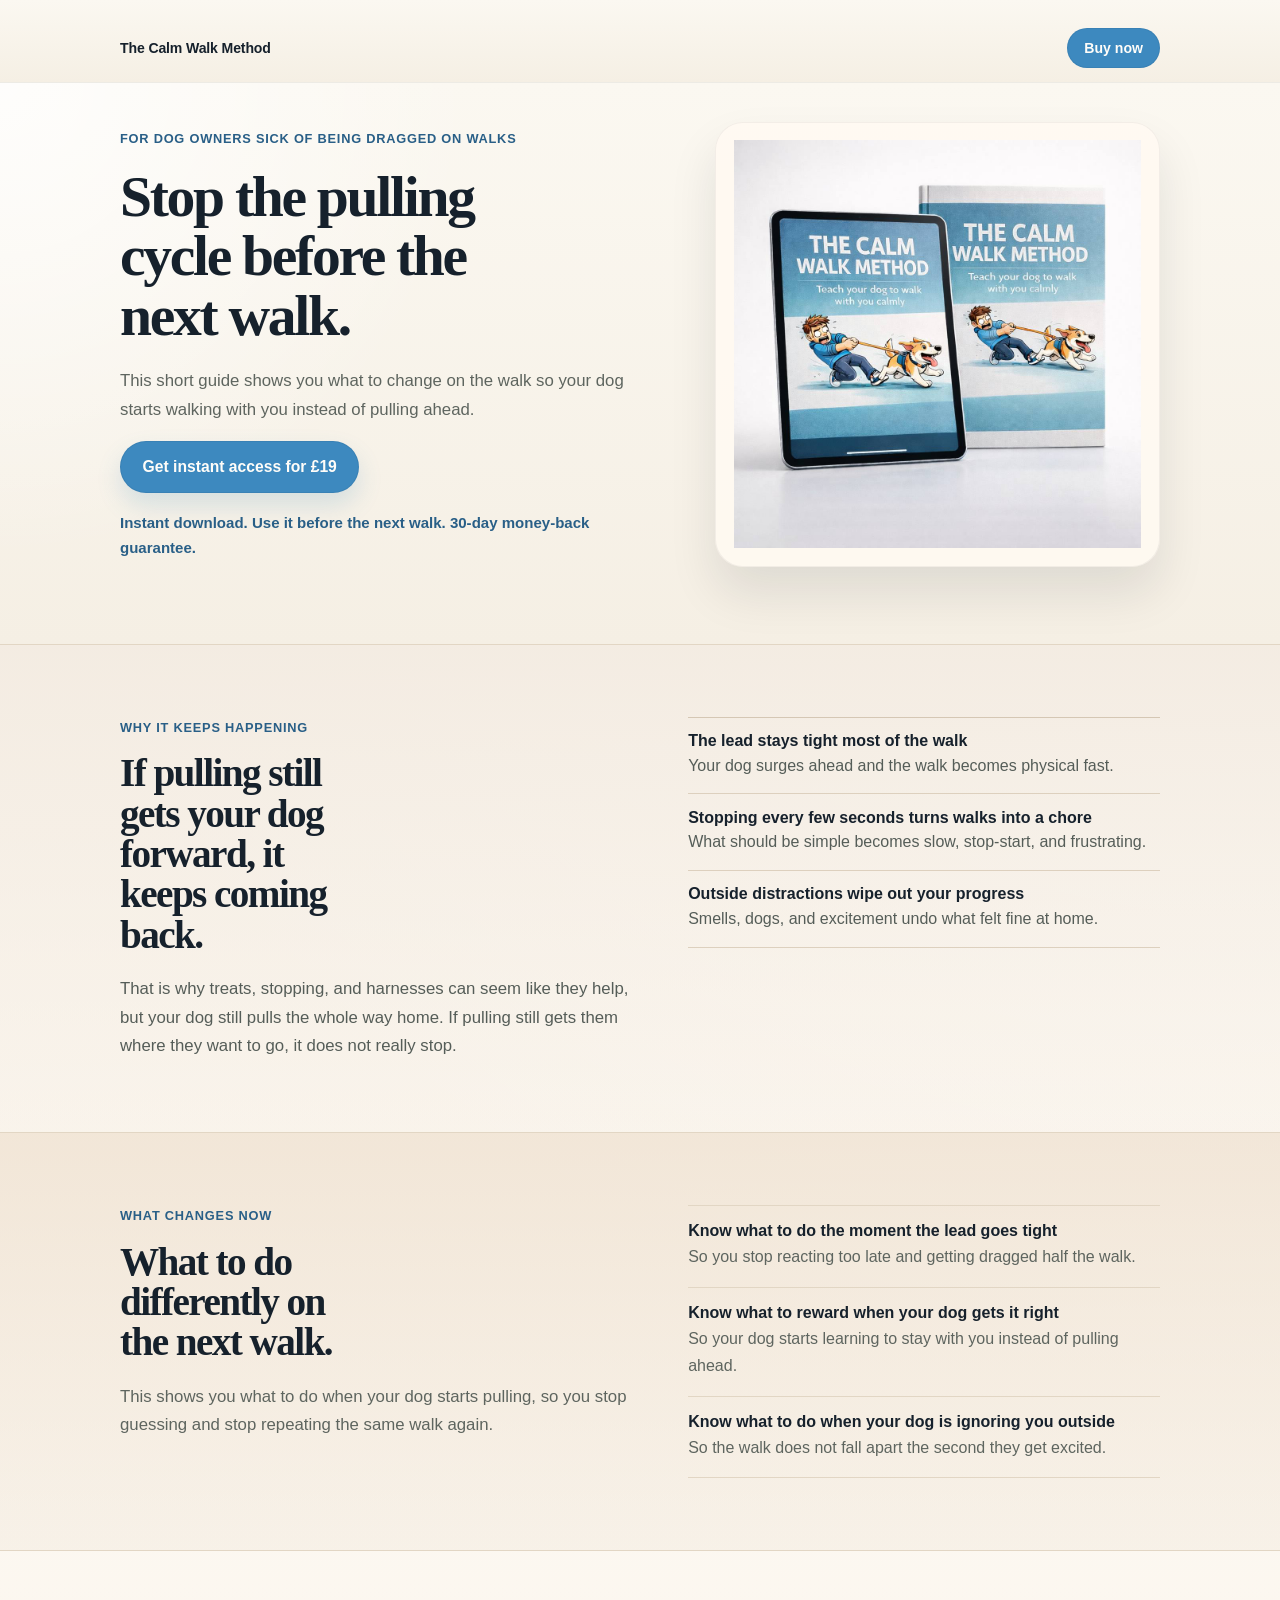
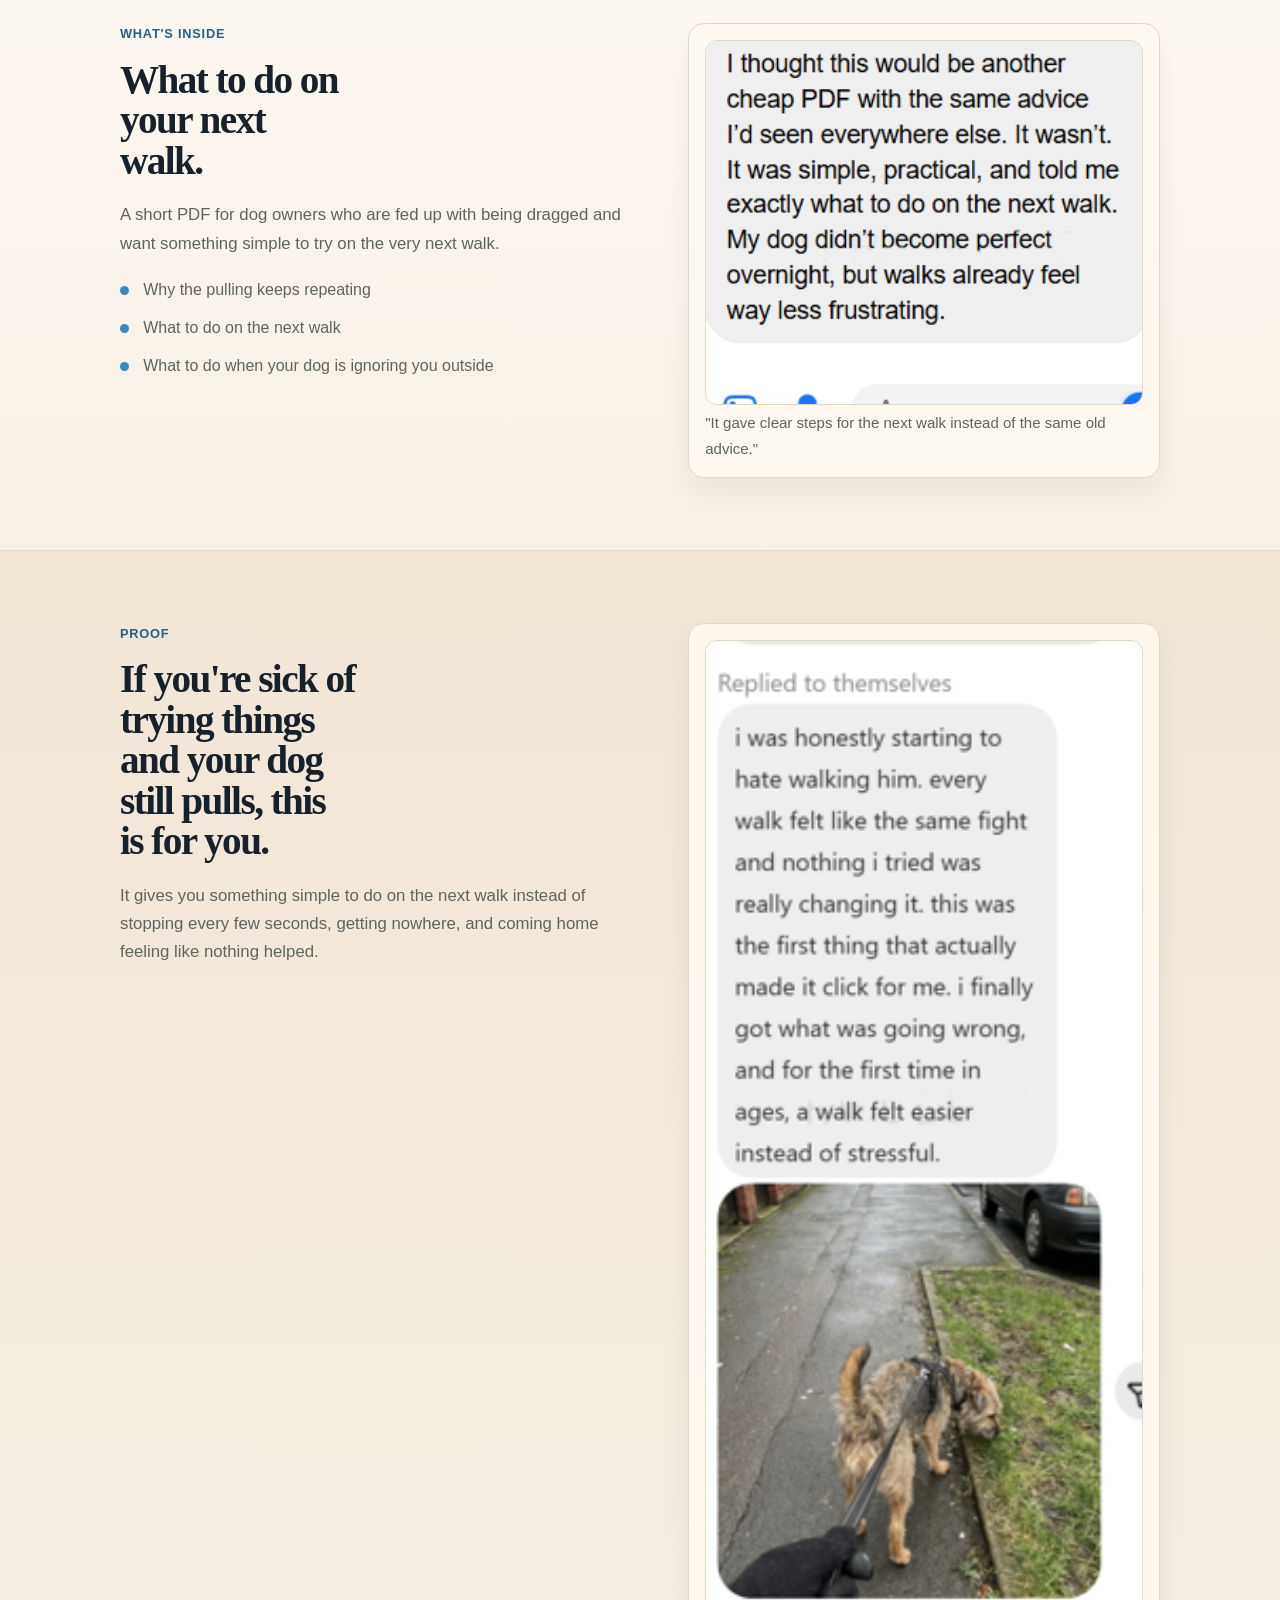
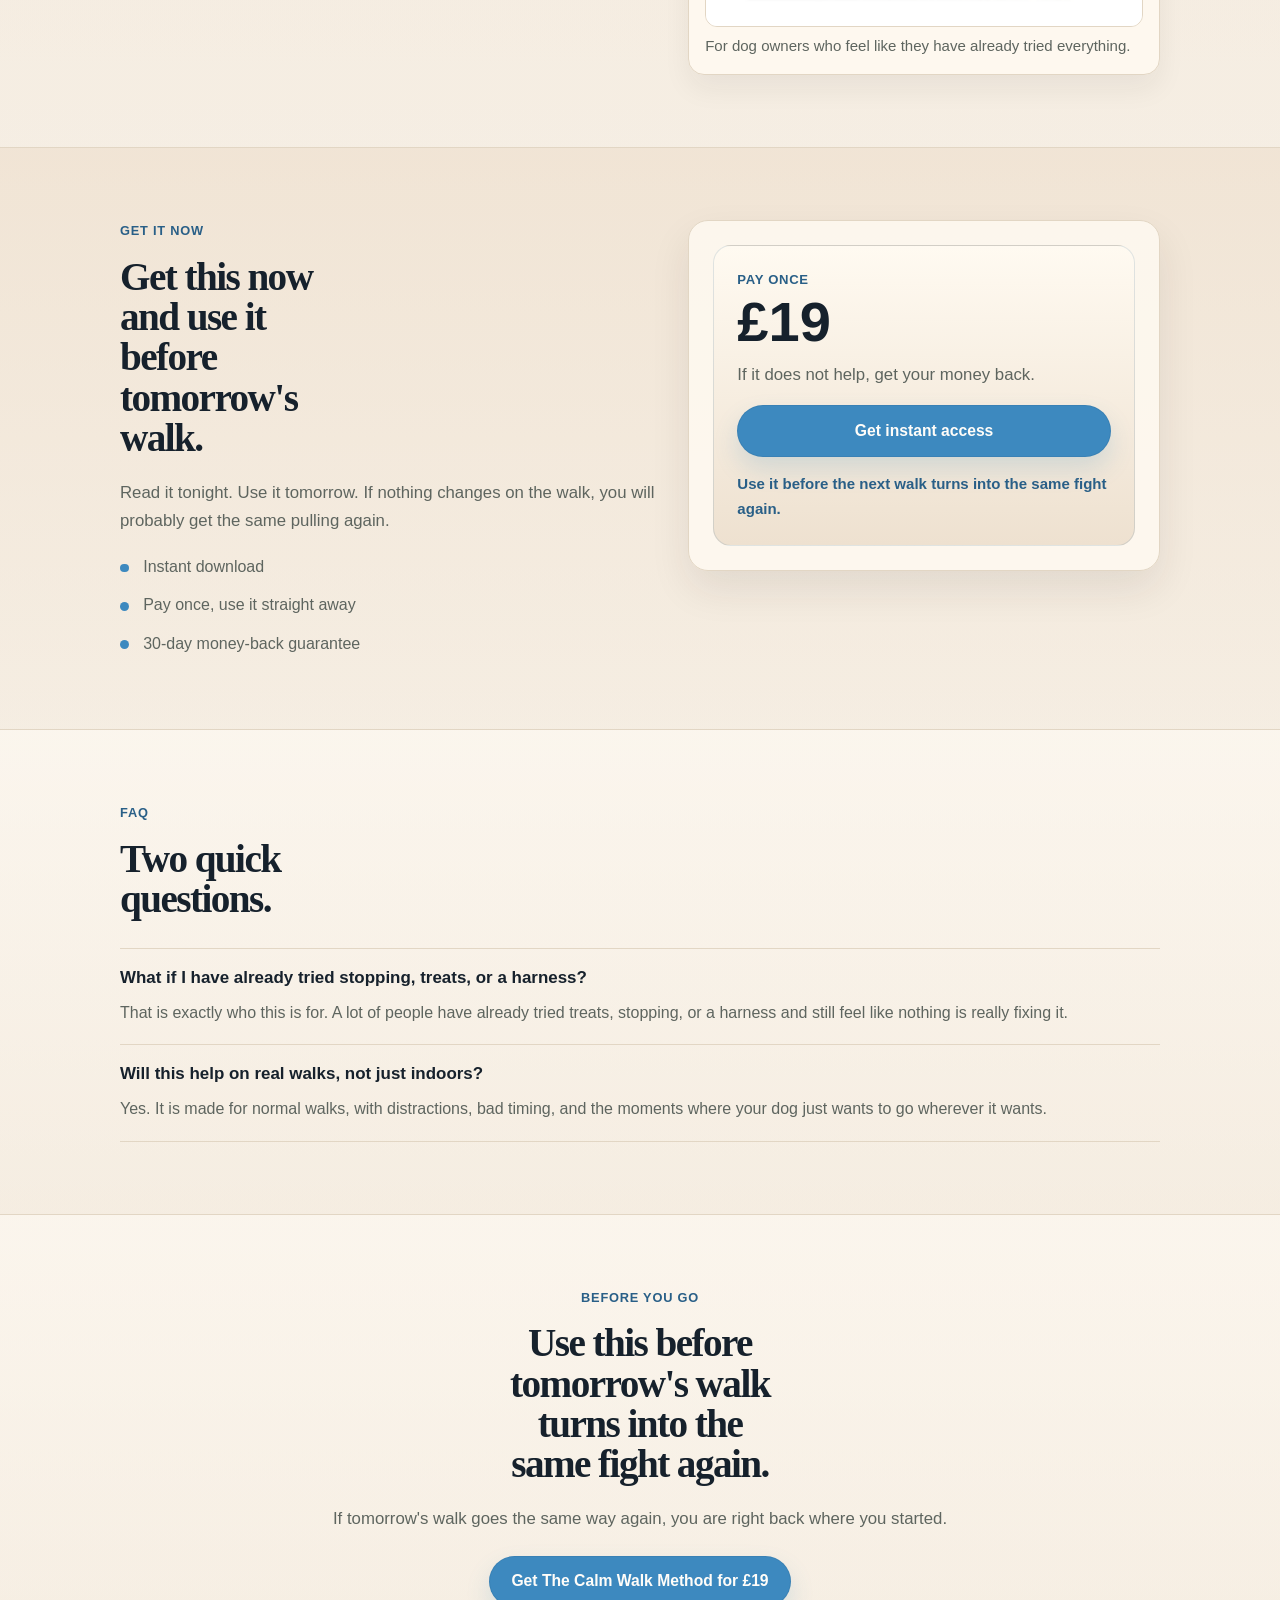
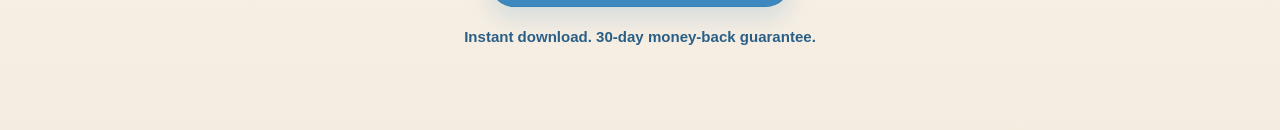
==== index.html @ 101de00e "Reorder post-hero flow for direct response" ====
<!DOCTYPE html>
<html lang="en">
  <head>
    <meta charset="UTF-8" />
    <meta name="viewport" content="width=device-width, initial-scale=1.0" />
    <title>The Calm Walk Method | Help Your Dog Stop Pulling on Walks</title>
    <meta
      name="description"
      content="A short download for dog owners who want calmer, easier walks and need a clear fix for lead pulling."
    />
    <style>
      :root {
        --bg: #f6efe5;
        --bg-warm: #eee1d0;
        --paper: #fffaf2;
        --hero-bg: #f5efe4;
        --hero-surface: rgba(255, 250, 242, 0.88);
        --text: #16212c;
        --muted: #5e655f;
        --line: #e2d6c4;
        --accent: #3d89bf;
        --accent-deep: #295f87;
        --shadow: 0 18px 40px rgba(42, 38, 32, 0.09);
        --radius: 20px;
      }

      * {
        box-sizing: border-box;
      }

      html {
        scroll-behavior: smooth;
      }

      body {
        margin: 0;
        overflow-x: hidden;
        font-family: "Segoe UI", Arial, sans-serif;
        color: var(--text);
        background:
          radial-gradient(circle at top right, rgba(255, 255, 255, 0.7), transparent 28%),
          linear-gradient(180deg, #fcf8f1 0%, var(--bg) 48%, #f4ebde 100%);
      }

      a {
        color: inherit;
        text-decoration: none;
      }

      img {
        display: block;
        max-width: 100%;
      }

      h1,
      h2,
      h3,
      p,
      ul {
        margin: 0;
      }

      .wrap {
        width: min(calc(100% - 1.5rem), 1040px);
        margin: 0 auto;
      }

      .site-header {
        padding: 0.95rem 0 0;
        background: linear-gradient(180deg, #fbf8f1 0%, var(--hero-bg) 100%);
        border-bottom: 1px solid rgba(22, 33, 44, 0.06);
      }

      .site-header__inner {
        display: flex;
        align-items: center;
        justify-content: space-between;
        gap: 0.9rem;
        padding: 0.8rem 0 0.9rem;
      }

      .site-header__brand {
        flex: 0 1 auto;
        min-width: 0;
        white-space: nowrap;
        font-size: 0.88rem;
        font-weight: 800;
        letter-spacing: -0.01em;
        line-height: 1;
        color: var(--text);
      }

      .hero,
      .section {
        padding: 4.5rem 0;
      }

      .hero {
        padding: 2.4rem 0 4.8rem;
        background:
          radial-gradient(circle at top left, rgba(255, 255, 255, 0.78), transparent 34%),
          linear-gradient(180deg, #fbf8f1 0%, var(--hero-bg) 100%);
      }

      .hero__grid,
      .two-col {
        display: grid;
        gap: 2rem;
      }

      .hero__copy {
        display: grid;
        align-content: center;
        gap: 1.1rem;
        max-width: 40rem;
      }

      .hero__media {
        display: grid;
        align-content: center;
        justify-items: center;
      }

      .eyebrow {
        display: inline-block;
        margin-bottom: 0.95rem;
        font-size: 0.8rem;
        font-weight: 800;
        letter-spacing: 0.06em;
        text-transform: uppercase;
        color: var(--accent-deep);
      }

      h1,
      h2 {
        font-family: Georgia, "Times New Roman", serif;
        line-height: 1.03;
        letter-spacing: -0.04em;
      }

      h1 {
        max-width: 13.2ch;
        font-size: clamp(2.1rem, 5vw, 3.6rem);
        padding-bottom: 0.3rem;
      }

      h2 {
        max-width: 12ch;
        font-size: clamp(1.7rem, 3.8vw, 2.45rem);
        padding-bottom: 0.26rem;
      }

      h3 {
        font-size: 1.06rem;
        line-height: 1.35;
        padding-bottom: 0.2rem;
      }

      p,
      li {
        font-size: 1rem;
        line-height: 1.68;
        color: var(--muted);
      }

      .lede {
        max-width: 41rem;
        margin-top: 1rem;
        font-size: 1.05rem;
      }

      .hero .eyebrow,
      .hero .lede,
      .hero .hero__actions,
      .hero .hero__trust {
        margin-top: 0;
      }

      .hero .eyebrow {
        margin-bottom: 0;
      }

      .hero .lede {
        max-width: 35rem;
      }

      .lede--stacked {
        max-width: 34rem;
        color: var(--text);
      }

      .lede--stacked span {
        display: block;
      }

      .lede--stacked span + span {
        margin-top: 0.18rem;
      }

      .lede--stacked .lede-gap {
        margin-top: 0.7rem;
      }

      .offer-list,
      .plain-list,
      .faq-list {
        margin: 1.2rem 0 0;
        padding: 0;
        list-style: none;
      }

      .offer-list li,
      .plain-list li {
        position: relative;
        padding-left: 1.45rem;
      }

      .offer-list li + li,
      .plain-list li + li {
        margin-top: 0.7rem;
      }

      .offer-list li::before,
      .plain-list li::before {
        content: "";
        position: absolute;
        top: 0.58rem;
        left: 0;
        width: 0.55rem;
        height: 0.55rem;
        border-radius: 999px;
        background: var(--accent);
      }

      .hero__actions {
        display: flex;
        flex-wrap: wrap;
        gap: 0.85rem;
        margin-top: 1.65rem;
      }

      .btn {
        display: inline-flex;
        align-items: center;
        justify-content: center;
        min-height: 3.2rem;
        padding: 0.95rem 1.35rem;
        border-radius: 999px;
        border: 1px solid rgba(41, 95, 135, 0.18);
        background: var(--accent);
        color: #fffdf9;
        font-size: 0.98rem;
        font-weight: 800;
        box-shadow: 0 12px 24px rgba(61, 137, 191, 0.18);
        transition:
          transform 180ms ease,
          box-shadow 180ms ease,
          background-color 180ms ease;
      }

      .btn:hover {
        transform: translateY(-1px);
        box-shadow: 0 18px 28px rgba(61, 137, 191, 0.22);
      }

      .btn--nav {
        flex: 0 0 auto;
        margin-left: auto;
        min-height: 2.5rem;
        padding: 0.65rem 1rem;
        font-size: 0.88rem;
        box-shadow: none;
      }

      .hero__trust {
        margin-top: 1.1rem;
        font-size: 0.94rem;
        font-weight: 700;
        color: var(--accent-deep);
      }

      .product-shot {
        overflow: hidden;
        border: 1px solid rgba(22, 33, 44, 0.08);
        border-radius: 18px;
        background: var(--paper);
        box-shadow: var(--shadow);
      }

      .hero .product-shot {
        width: min(100%, 470px);
        padding: 1.1rem;
        border-radius: 28px;
        border-color: rgba(22, 33, 44, 0.05);
        background: var(--hero-surface);
        box-shadow: 0 26px 48px rgba(22, 33, 44, 0.1);
      }

      .proof-intro {
        max-width: 31rem;
      }

      .section {
        border-top: 1px solid var(--line);
        background: linear-gradient(180deg, rgba(255, 251, 245, 0.62) 0%, rgba(246, 239, 229, 0.34) 100%);
      }

      .section--warm {
        background: linear-gradient(180deg, rgba(239, 225, 208, 0.72) 0%, rgba(246, 239, 229, 0.32) 100%);
      }

      .section--problem {
        background: linear-gradient(180deg, rgba(243, 235, 225, 0.92) 0%, rgba(249, 243, 235, 0.3) 100%);
      }

      .section--problem .lede,
      .section--problem .line-item p,
      .section--problem .proof-slot__copy {
        color: #555d58;
      }

      .section--problem .line-group {
        border-top-color: #d5c7b4;
      }

      .section--problem .line-item {
        padding: 0.88rem 0;
        border-bottom-color: #ddd0be;
      }

      .section--problem .line-item strong {
        margin-bottom: 0.18rem;
      }

      .stack {
        display: grid;
        gap: 1rem;
      }

      .line-group {
        margin-top: 1.45rem;
        border-top: 1px solid var(--line);
      }

      .line-item {
        padding: 1rem 0;
        border-bottom: 1px solid var(--line);
      }

      .line-item strong {
        display: block;
        margin-bottom: 0.25rem;
        color: var(--text);
      }

      .note {
        margin-top: 1.2rem;
        padding: 1.05rem 1.1rem;
        border-left: 4px solid var(--accent);
        background: rgba(255, 250, 242, 0.82);
      }

      .note--belief {
        border-left-width: 5px;
        background: rgba(255, 250, 242, 0.96);
        box-shadow: 0 10px 24px rgba(42, 38, 32, 0.05);
      }

      .note--belief p {
        color: var(--text);
      }

      .note--belief strong {
        display: block;
        margin-bottom: 0.18rem;
      }

      .proof-slot {
        margin-top: 1.45rem;
        padding: 1rem;
        border: 1px solid var(--line);
        border-radius: 16px;
        background: var(--hero-surface);
        box-shadow: 0 14px 28px rgba(42, 38, 32, 0.06);
      }

      .proof-slot--flat {
        margin-top: 0;
      }

      .proof-slot__frame {
        border: 1px solid var(--line);
        border-radius: 12px;
        overflow: hidden;
        background: var(--paper);
      }

      .proof-slot__frame img {
        width: 100%;
        height: auto;
      }

      .proof-slot__label {
        margin-top: 0.8rem;
        font-size: 0.84rem;
        font-weight: 800;
        color: var(--text);
      }

      .proof-slot__copy {
        margin-top: 0.35rem;
        font-size: 0.94rem;
      }

      .offer-shell {
        padding: 1.5rem;
        border: 1px solid var(--line);
        border-radius: var(--radius);
        background: rgba(255, 250, 242, 0.82);
        box-shadow: var(--shadow);
      }

      .offer-box {
        margin-top: 0;
        padding: 1.45rem;
        border: 1px solid rgba(41, 95, 135, 0.14);
        border-radius: 18px;
        background: linear-gradient(180deg, #fffaf1 0%, var(--bg-warm) 100%);
      }

      .price-label {
        margin-bottom: 0.25rem;
        font-size: 0.82rem;
        font-weight: 800;
        text-transform: uppercase;
        letter-spacing: 0.05em;
        color: var(--accent-deep);
      }

      .price {
        font-size: clamp(2.6rem, 7vw, 3.5rem);
        font-weight: 900;
        line-height: 0.95;
        color: var(--text);
      }

      .offer-box .btn {
        width: 100%;
        margin-top: 1rem;
      }

      .offer-micro {
        margin-top: 0.9rem;
        font-size: 0.94rem;
        font-weight: 700;
        color: var(--accent-deep);
      }

      .final-cta .wrap {
        max-width: 42rem;
        text-align: center;
      }

      .final-cta h2,
      .final-cta .lede,
      .final-cta .hero__trust {
        margin-left: auto;
        margin-right: auto;
      }

      .final-cta h2 {
        max-width: 14ch;
      }

      .final-cta .hero__actions {
        justify-content: center;
      }

      .faq-list {
        margin-top: 1.5rem;
        border-top: 1px solid var(--line);
      }

      .faq-item {
        padding: 1.1rem 0;
        border-bottom: 1px solid var(--line);
      }

      .faq-item p {
        margin-top: 0.45rem;
      }

      .final-cta {
        padding-bottom: 5rem;
      }

      @media (min-width: 780px) {
        .wrap {
          width: min(calc(100% - 2.5rem), 1040px);
        }

        .hero__grid {
          grid-template-columns: minmax(0, 1.05fr) minmax(320px, 0.88fr);
          align-items: center;
          gap: 4rem;
        }

        .two-col {
          grid-template-columns: minmax(0, 1fr) minmax(320px, 0.88fr);
          align-items: start;
        }
      }

      @media (max-width: 779px) {
        .wrap {
          width: min(calc(100% - 1rem), 1040px);
        }

        .hero,
        .section {
          padding: 3.8rem 0;
        }

        .hero {
          padding: 1.9rem 0 3.2rem;
        }

        .hero__grid {
          gap: 2rem;
        }

        .hero__copy {
          gap: 1rem;
        }

        .hero__media {
          gap: 0.85rem;
        }

        .hero .product-shot {
          max-width: 380px;
          margin: 0 auto;
          padding: 0.75rem;
          border-radius: 22px;
        }

        .site-header {
          padding-top: 0.7rem;
        }

        .site-header__inner {
          display: grid;
          grid-template-columns: minmax(0, 1fr) auto;
          align-items: center;
          gap: 0.55rem;
          padding: 0.5rem 0 0.75rem;
          justify-content: stretch;
        }

        .site-header__brand {
          font-size: 0.74rem;
        }

        .btn--nav {
          margin-left: 0;
          justify-self: end;
          min-height: 2.35rem;
          padding: 0.58rem 0.82rem;
          font-size: 0.82rem;
        }

        h1 {
          max-width: 15.5ch;
          font-size: clamp(1.95rem, 8.6vw, 2.5rem);
          text-align: left;
          margin-left: auto;
          margin-right: auto;
        }

        .lede {
          margin-top: 0;
          font-size: 1rem;
          line-height: 1.6;
        }

        .hero__actions {
          margin-top: 0.1rem;
          flex-direction: column;
          align-items: stretch;
        }

        .hero__actions .btn {
          width: 100%;
        }

        .hero__trust {
          margin-top: 0;
          max-width: 28rem;
          font-size: 0.9rem;
        }

        .offer-shell,
        .offer-box {
          padding: 1.25rem;
        }
      }
    </style>
  </head>
  <body id="top">
    <div class="shell">
      <header class="site-header">
        <div class="wrap site-header__inner">
          <a class="site-header__brand" href="#top">The Calm Walk Method</a>
          <a class="btn btn--nav" href="https://buy.stripe.com/7sY14m3QDdwMauI59MbZe0z">Buy now</a>
        </div>
      </header>

      <main>
        <section class="hero">
          <div class="wrap hero__grid">
            <div class="hero__copy">
              <p class="eyebrow">For dog owners sick of being dragged on walks</p>
              <h1>Stop the pulling cycle before the next walk.</h1>
              <p class="lede">
                This short guide shows you what to change on the walk so your dog starts walking with you instead of pulling ahead.
              </p>

              <div class="hero__actions">
                <a class="btn" href="https://buy.stripe.com/7sY14m3QDdwMauI59MbZe0z">Get instant access for &pound;19</a>
              </div>

              <p class="hero__trust">Instant download. Use it before the next walk. 30-day money-back guarantee.</p>
            </div>

            <div class="hero__media">
              <div class="product-shot">
                <img src="productimage.jpg" alt="The Calm Walk Method product image" />
              </div>
            </div>
          </div>
        </section>

        <section class="section section--problem" id="included">
          <div class="wrap two-col">
            <div>
              <p class="eyebrow">Why it keeps happening</p>
              <h2>If pulling still gets your dog forward, it keeps coming back.</h2>
              <p class="lede">
                That is why treats, stopping, and harnesses can seem like they help, but your dog still pulls the whole way home. If pulling still gets them where they want to go, it does not really stop.
              </p>
            </div>

            <div class="line-group" style="margin-top: 0;">
              <div class="line-item">
                <strong>The lead stays tight most of the walk</strong>
                <p>Your dog surges ahead and the walk becomes physical fast.</p>
              </div>
              <div class="line-item">
                <strong>Stopping every few seconds turns walks into a chore</strong>
                <p>What should be simple becomes slow, stop-start, and frustrating.</p>
              </div>
              <div class="line-item">
                <strong>Outside distractions wipe out your progress</strong>
                <p>Smells, dogs, and excitement undo what felt fine at home.</p>
              </div>
            </div>
          </div>
        </section>

        <section class="section section--warm" id="offer">
          <div class="wrap two-col">
            <div>
              <p class="eyebrow">What changes now</p>
              <h2>What to do differently on the next walk.</h2>
              <p class="lede">
                This shows you what to do when your dog starts pulling, so you stop guessing and stop repeating the same walk again.
              </p>
            </div>

            <div class="line-group" style="margin-top: 0;">
              <div class="line-item">
                <strong>Know what to do the moment the lead goes tight</strong>
                <p>So you stop reacting too late and getting dragged half the walk.</p>
              </div>
              <div class="line-item">
                <strong>Know what to reward when your dog gets it right</strong>
                <p>So your dog starts learning to stay with you instead of pulling ahead.</p>
              </div>
              <div class="line-item">
                <strong>Know what to do when your dog is ignoring you outside</strong>
                <p>So the walk does not fall apart the second they get excited.</p>
              </div>
            </div>
          </div>
        </section>

        <section class="section">
          <div class="wrap two-col">
            <div>
              <p class="eyebrow">What's inside</p>
              <h2>What to do on your next walk.</h2>
              <p class="lede">
                A short PDF for dog owners who are fed up with being dragged and want something simple to try on the very next walk.
              </p>
              <ul class="offer-list">
                <li>Why the pulling keeps repeating</li>
                <li>What to do on the next walk</li>
                <li>What to do when your dog is ignoring you outside</li>
              </ul>
            </div>

            <div>
              <div class="proof-slot proof-slot--flat">
                <div class="proof-slot__frame">
                  <img src="test2.png" alt="Customer testimonial screenshot" />
                </div>
                <p class="proof-slot__copy">"It gave clear steps for the next walk instead of the same old advice."</p>
              </div>
            </div>
          </div>
        </section>

        <section class="section section--warm">
          <div class="wrap two-col">
            <div>
              <p class="eyebrow">Proof</p>
              <h2>If you're sick of trying things and your dog still pulls, this is for you.</h2>
              <p class="lede proof-intro">
                It gives you something simple to do on the next walk instead of stopping every few seconds, getting nowhere, and coming home feeling like nothing helped.
              </p>
            </div>

            <div>
              <div class="proof-slot proof-slot--flat">
                <div class="proof-slot__frame">
                  <img src="test3.png" alt="Customer testimonial screenshot" />
                </div>
                <p class="proof-slot__copy">For dog owners who feel like they have already tried everything.</p>
              </div>
            </div>
          </div>
        </section>

        <section class="section section--warm" id="offer">
          <div class="wrap two-col">
            <div>
              <p class="eyebrow">Get it now</p>
              <h2>Get this now and use it before tomorrow's walk.</h2>
              <p class="lede">
                Read it tonight. Use it tomorrow. If nothing changes on the walk, you will probably get the same pulling again.
              </p>
              <ul class="offer-list">
                <li>Instant download</li>
                <li>Pay once, use it straight away</li>
                <li>30-day money-back guarantee</li>
              </ul>
            </div>

            <div class="offer-shell">
              <div class="offer-box">
                <p class="price-label">Pay once</p>
                <div class="price">&pound;19</div>
                <p class="lede" style="margin-top: 0.8rem;">
                  If it does not help, get your money back.
                </p>
                <a class="btn" href="https://buy.stripe.com/7sY14m3QDdwMauI59MbZe0z">Get instant access</a>
                <p class="offer-micro">Use it before the next walk turns into the same fight again.</p>
              </div>
            </div>
          </div>
        </section>

        <section class="section" id="faq">
          <div class="wrap">
            <p class="eyebrow">FAQ</p>
            <h2>Two quick questions.</h2>

            <div class="faq-list">
              <div class="faq-item">
                <h3>What if I have already tried stopping, treats, or a harness?</h3>
                <p>That is exactly who this is for. A lot of people have already tried treats, stopping, or a harness and still feel like nothing is really fixing it.</p>
              </div>
              <div class="faq-item">
                <h3>Will this help on real walks, not just indoors?</h3>
                <p>Yes. It is made for normal walks, with distractions, bad timing, and the moments where your dog just wants to go wherever it wants.</p>
              </div>
            </div>
          </div>
        </section>

        <section class="section final-cta">
          <div class="wrap">
            <p class="eyebrow">Before you go</p>
            <h2>Use this before tomorrow's walk turns into the same fight again.</h2>
            <p class="lede">
              If tomorrow's walk goes the same way again, you are right back where you started.
            </p>

            <div class="hero__actions" style="margin-top: 1.4rem;">
              <a class="btn" href="https://buy.stripe.com/7sY14m3QDdwMauI59MbZe0z">Get The Calm Walk Method for &pound;19</a>
            </div>
            <p class="hero__trust">Instant download. 30-day money-back guarantee.</p>
          </div>
        </section>
      </main>
    </div>
  </body>
</html>
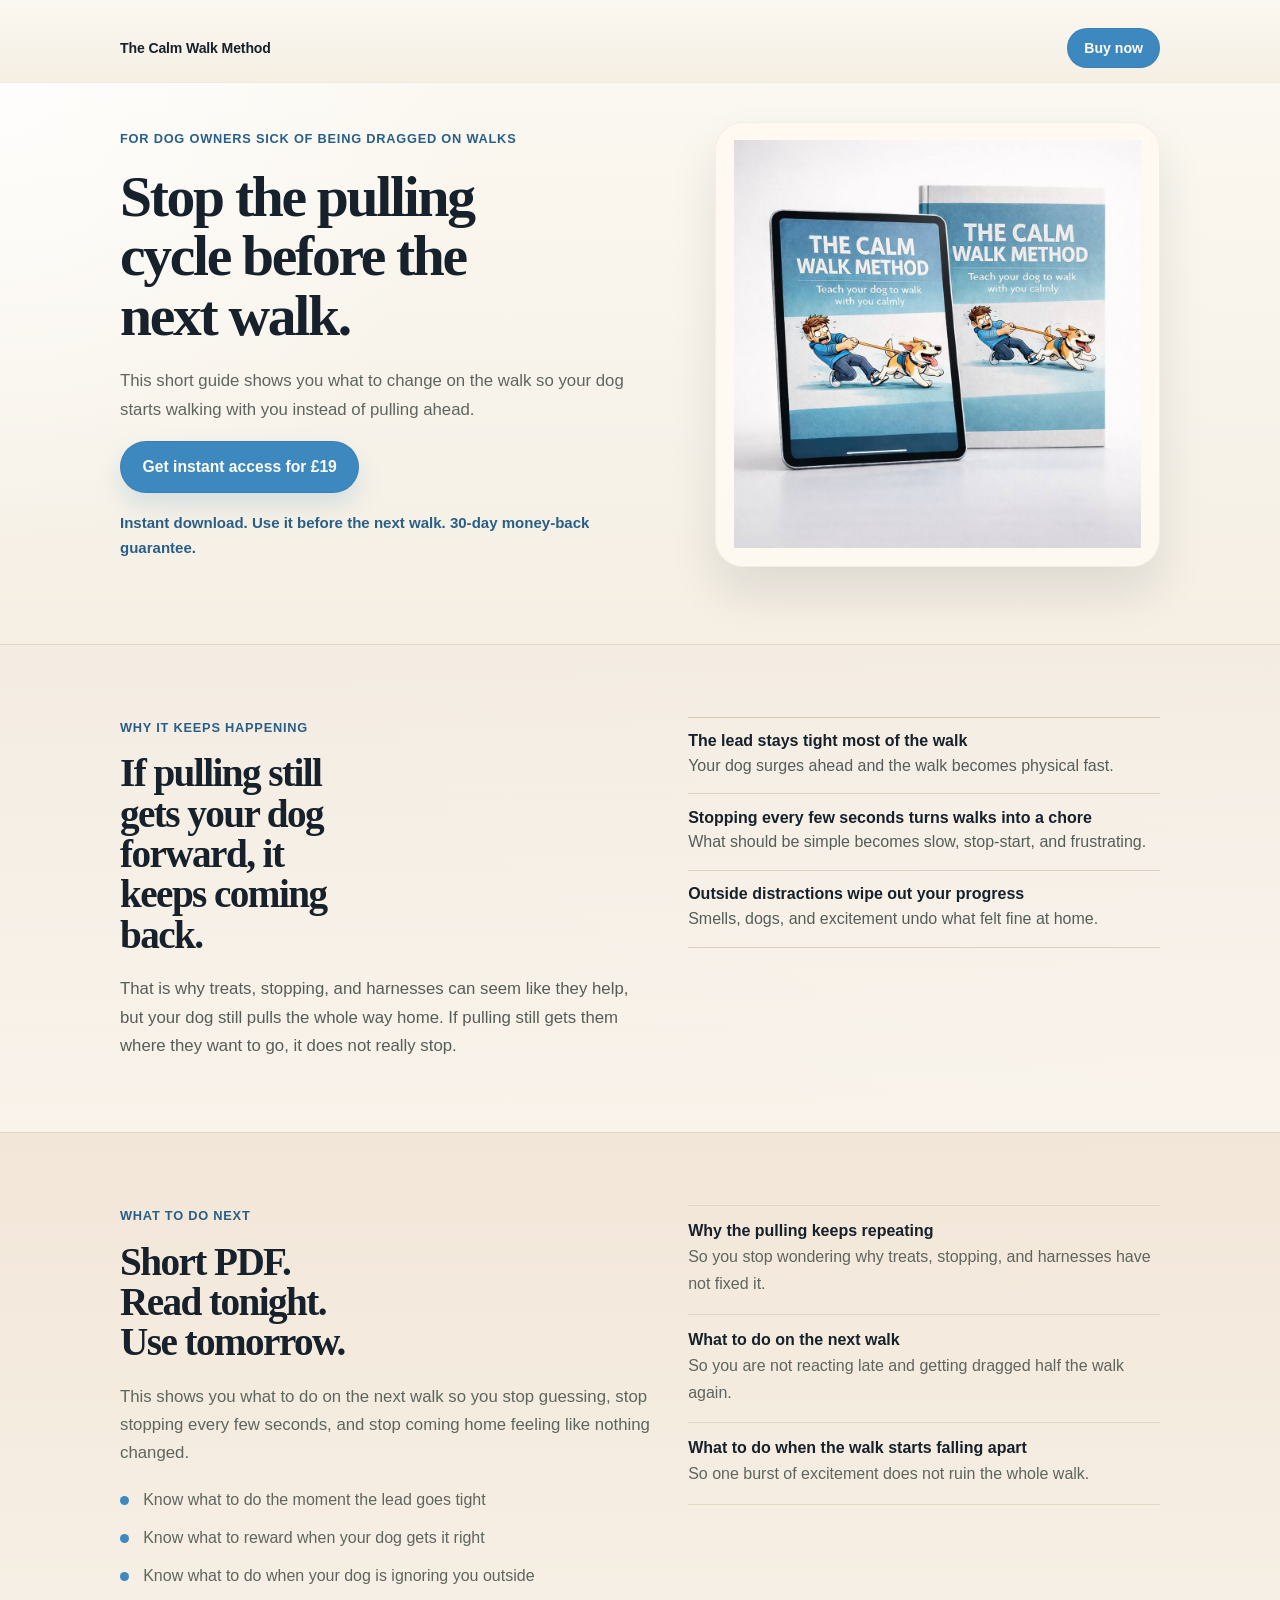
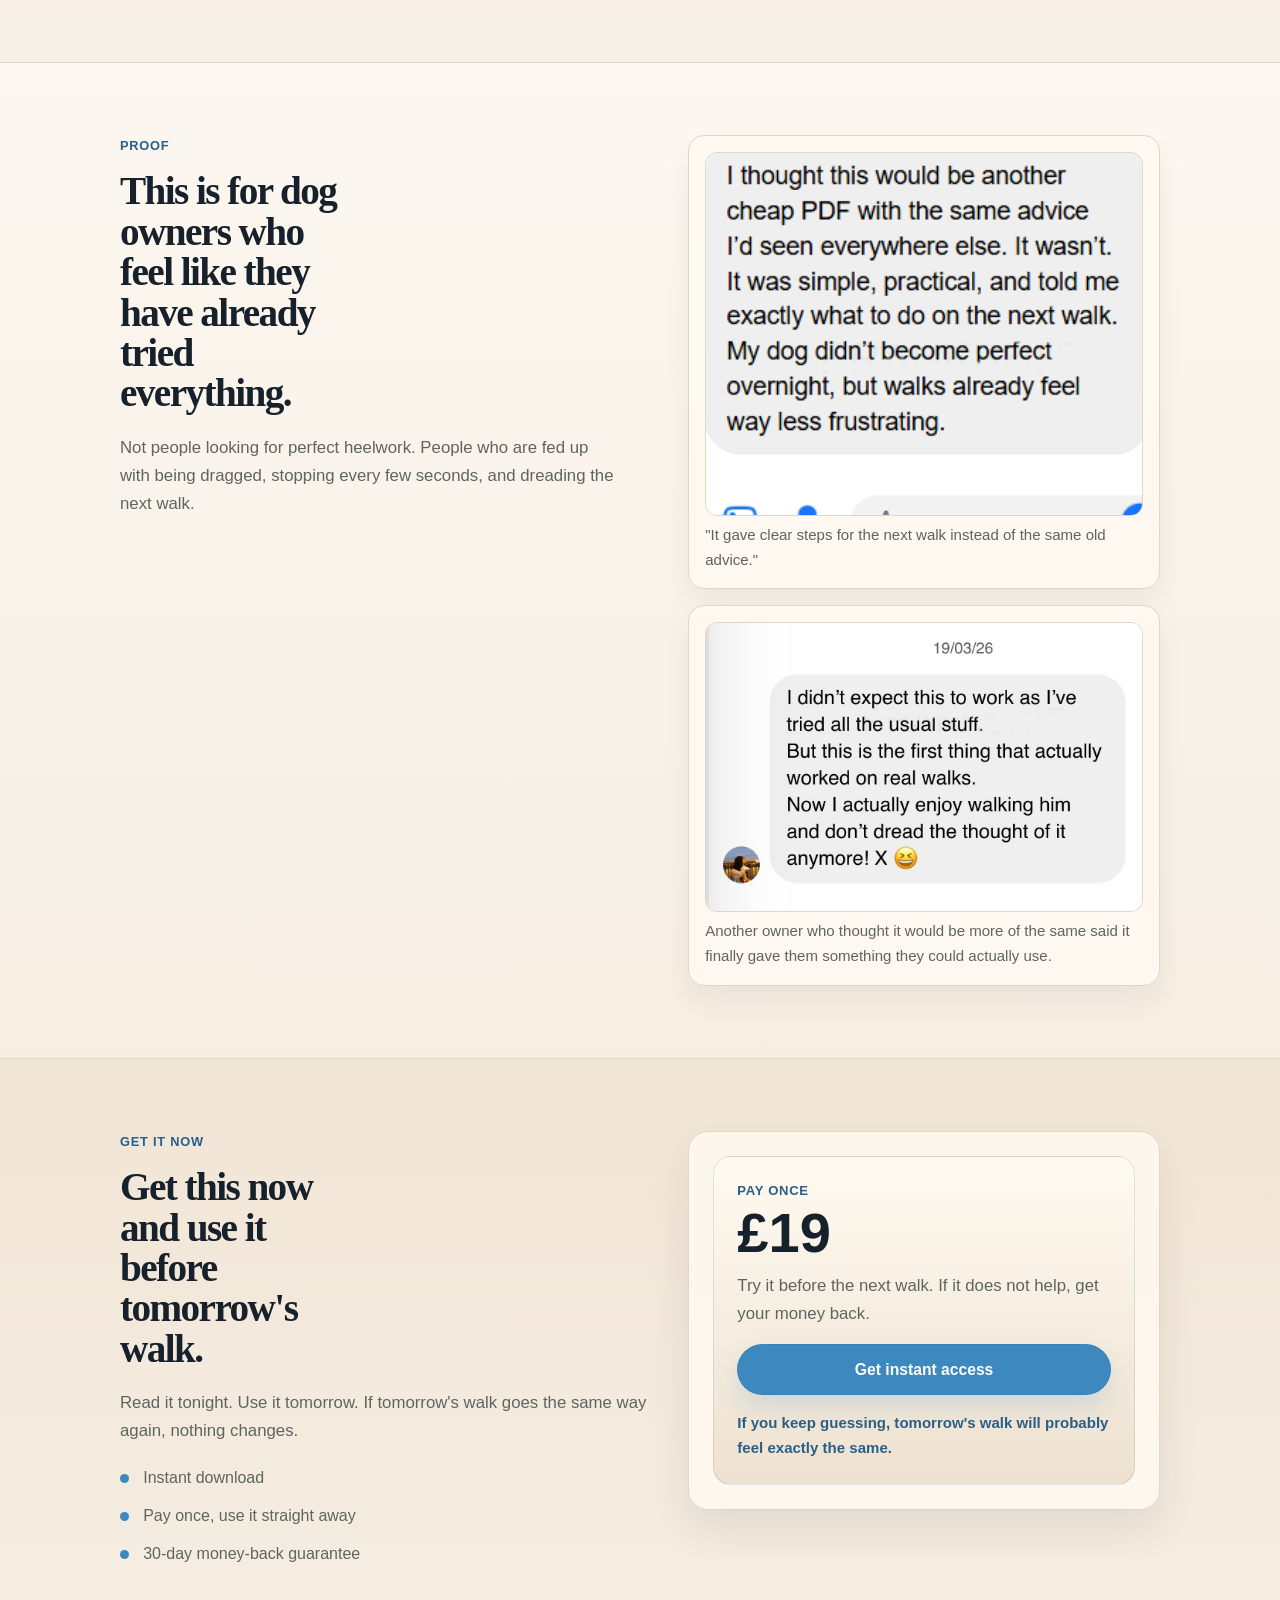
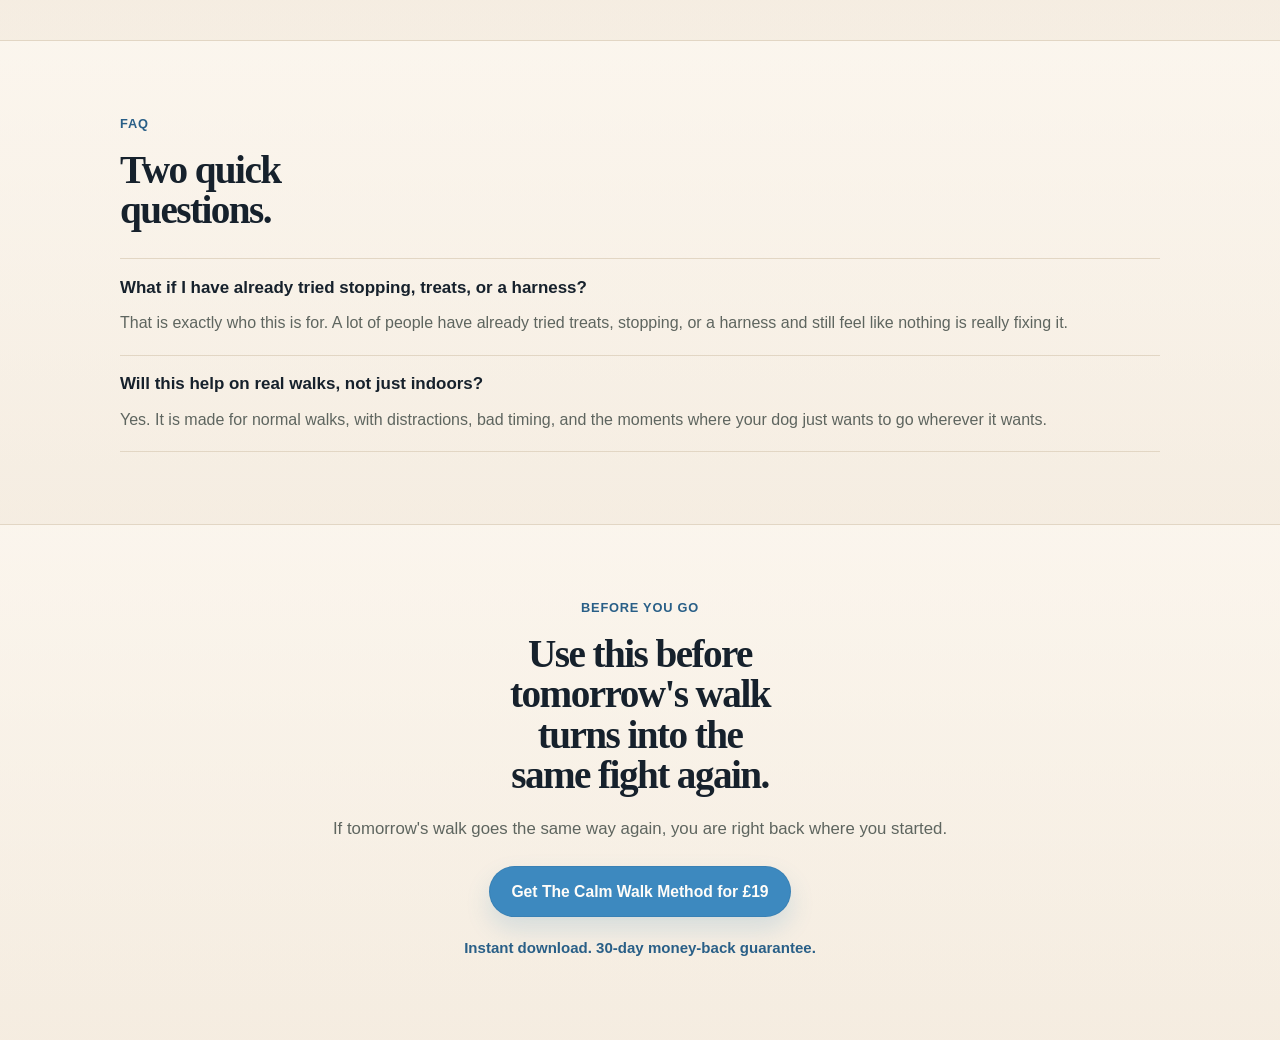
==== commit f5a47a95: "Tighten landing page conversion flow" ====
--- a/index.html
+++ b/index.html
@@ -667,28 +667,33 @@
           </div>
         </section>
 
-        <section class="section section--warm" id="offer">
+        <section class="section section--warm">
           <div class="wrap two-col">
             <div>
-              <p class="eyebrow">What changes now</p>
-              <h2>What to do differently on the next walk.</h2>
+              <p class="eyebrow">What To Do Next</p>
+              <h2>Short PDF. Read tonight. Use tomorrow.</h2>
               <p class="lede">
-                This shows you what to do when your dog starts pulling, so you stop guessing and stop repeating the same walk again.
+                This shows you what to do on the next walk so you stop guessing, stop stopping every few seconds, and stop coming home feeling like nothing changed.
               </p>
+              <ul class="offer-list">
+                <li>Know what to do the moment the lead goes tight</li>
+                <li>Know what to reward when your dog gets it right</li>
+                <li>Know what to do when your dog is ignoring you outside</li>
+              </ul>
             </div>
 
             <div class="line-group" style="margin-top: 0;">
               <div class="line-item">
-                <strong>Know what to do the moment the lead goes tight</strong>
-                <p>So you stop reacting too late and getting dragged half the walk.</p>
+                <strong>Why the pulling keeps repeating</strong>
+                <p>So you stop wondering why treats, stopping, and harnesses have not fixed it.</p>
               </div>
               <div class="line-item">
-                <strong>Know what to reward when your dog gets it right</strong>
-                <p>So your dog starts learning to stay with you instead of pulling ahead.</p>
+                <strong>What to do on the next walk</strong>
+                <p>So you are not reacting late and getting dragged half the walk again.</p>
               </div>
               <div class="line-item">
-                <strong>Know what to do when your dog is ignoring you outside</strong>
-                <p>So the walk does not fall apart the second they get excited.</p>
+                <strong>What to do when the walk starts falling apart</strong>
+                <p>So one burst of excitement does not ruin the whole walk.</p>
               </div>
             </div>
           </div>
@@ -697,45 +702,25 @@
         <section class="section">
           <div class="wrap two-col">
             <div>
-              <p class="eyebrow">What's inside</p>
-              <h2>What to do on your next walk.</h2>
-              <p class="lede">
-                A short PDF for dog owners who are fed up with being dragged and want something simple to try on the very next walk.
+              <p class="eyebrow">Proof</p>
+              <h2>This is for dog owners who feel like they have already tried everything.</h2>
+              <p class="lede proof-intro">
+                Not people looking for perfect heelwork. People who are fed up with being dragged, stopping every few seconds, and dreading the next walk.
               </p>
-              <ul class="offer-list">
-                <li>Why the pulling keeps repeating</li>
-                <li>What to do on the next walk</li>
-                <li>What to do when your dog is ignoring you outside</li>
-              </ul>
-            </div>
-
-            <div>
+            </div>
+
+            <div class="stack">
               <div class="proof-slot proof-slot--flat">
                 <div class="proof-slot__frame">
                   <img src="test2.png" alt="Customer testimonial screenshot" />
                 </div>
                 <p class="proof-slot__copy">"It gave clear steps for the next walk instead of the same old advice."</p>
               </div>
-            </div>
-          </div>
-        </section>
-
-        <section class="section section--warm">
-          <div class="wrap two-col">
-            <div>
-              <p class="eyebrow">Proof</p>
-              <h2>If you're sick of trying things and your dog still pulls, this is for you.</h2>
-              <p class="lede proof-intro">
-                It gives you something simple to do on the next walk instead of stopping every few seconds, getting nowhere, and coming home feeling like nothing helped.
-              </p>
-            </div>
-
-            <div>
               <div class="proof-slot proof-slot--flat">
                 <div class="proof-slot__frame">
-                  <img src="test3.png" alt="Customer testimonial screenshot" />
+                  <img src="testimonial1.jpg" alt="Customer testimonial screenshot" />
                 </div>
-                <p class="proof-slot__copy">For dog owners who feel like they have already tried everything.</p>
+                <p class="proof-slot__copy">Another owner who thought it would be more of the same said it finally gave them something they could actually use.</p>
               </div>
             </div>
           </div>
@@ -747,7 +732,7 @@
               <p class="eyebrow">Get it now</p>
               <h2>Get this now and use it before tomorrow's walk.</h2>
               <p class="lede">
-                Read it tonight. Use it tomorrow. If nothing changes on the walk, you will probably get the same pulling again.
+                Read it tonight. Use it tomorrow. If tomorrow's walk goes the same way again, nothing changes.
               </p>
               <ul class="offer-list">
                 <li>Instant download</li>
@@ -761,10 +746,10 @@
                 <p class="price-label">Pay once</p>
                 <div class="price">&pound;19</div>
                 <p class="lede" style="margin-top: 0.8rem;">
-                  If it does not help, get your money back.
+                  Try it before the next walk. If it does not help, get your money back.
                 </p>
                 <a class="btn" href="https://buy.stripe.com/7sY14m3QDdwMauI59MbZe0z">Get instant access</a>
-                <p class="offer-micro">Use it before the next walk turns into the same fight again.</p>
+                <p class="offer-micro">If you keep guessing, tomorrow's walk will probably feel exactly the same.</p>
               </div>
             </div>
           </div>
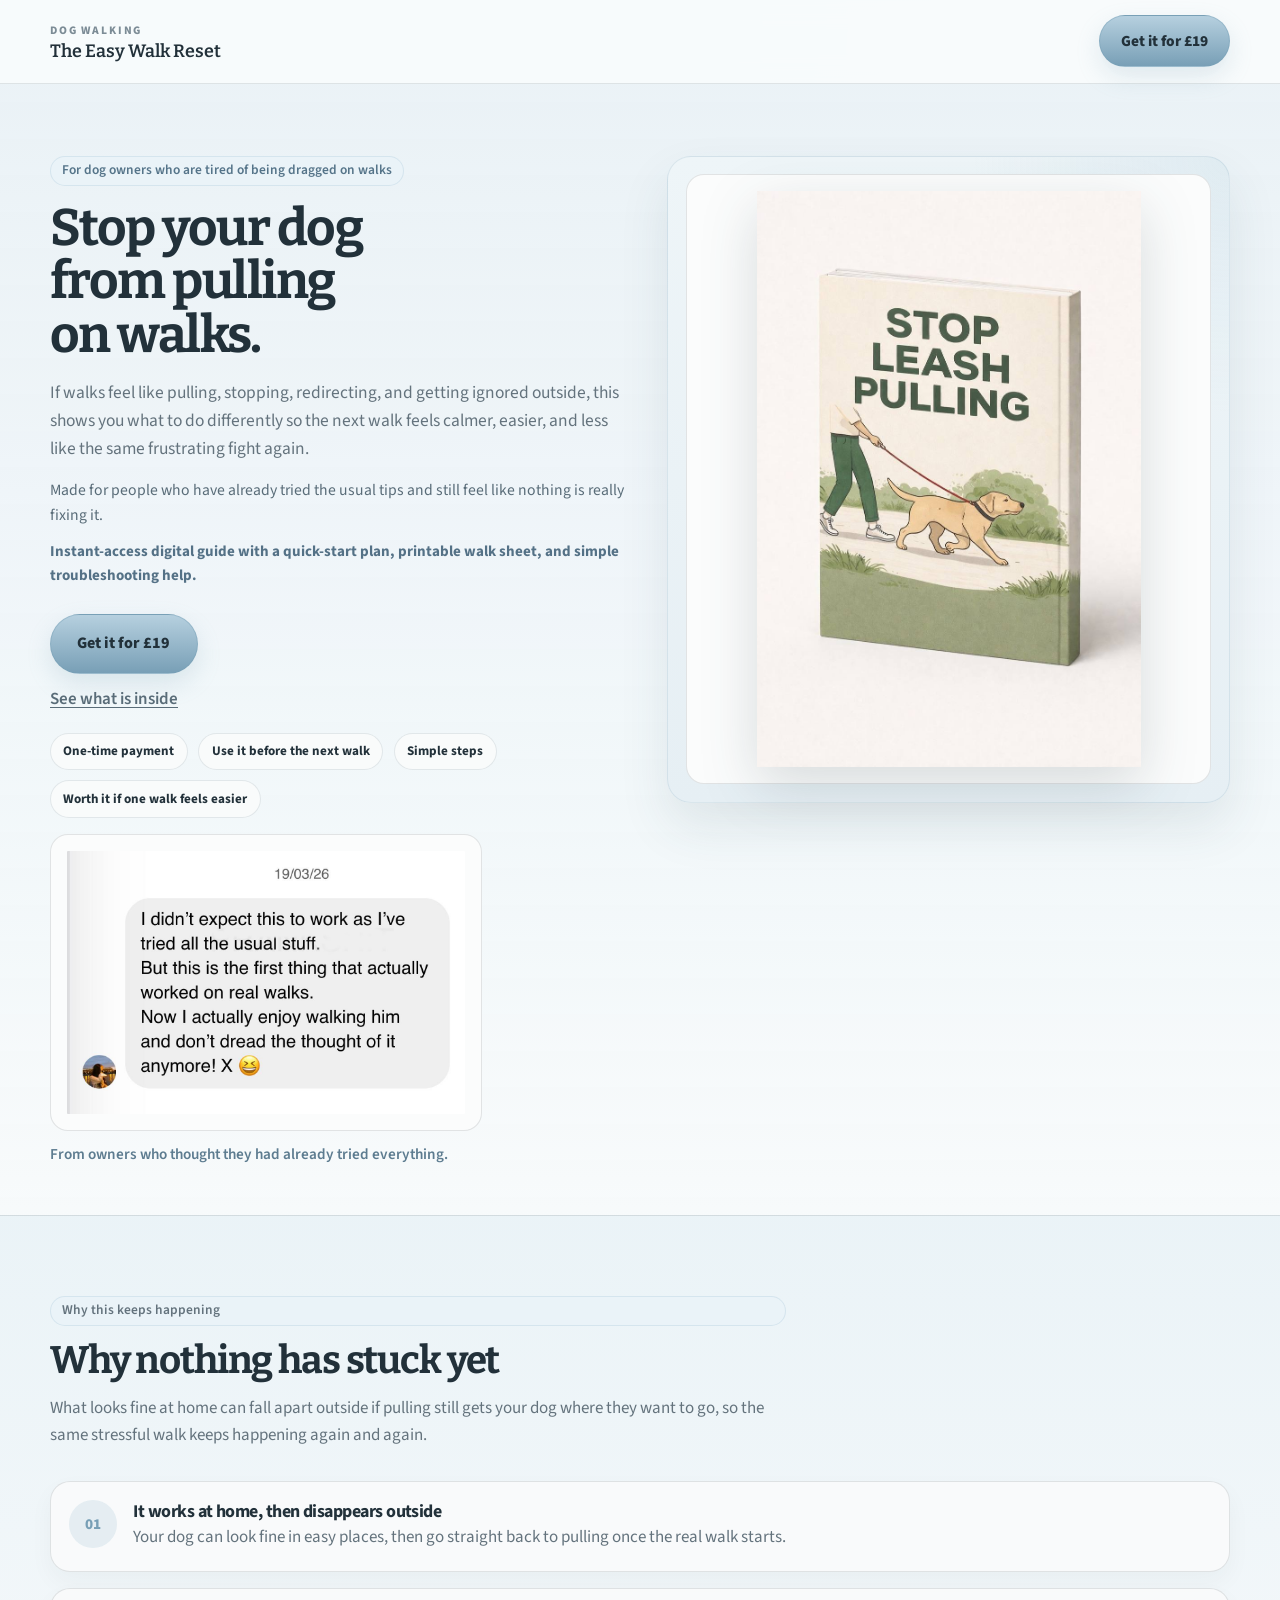
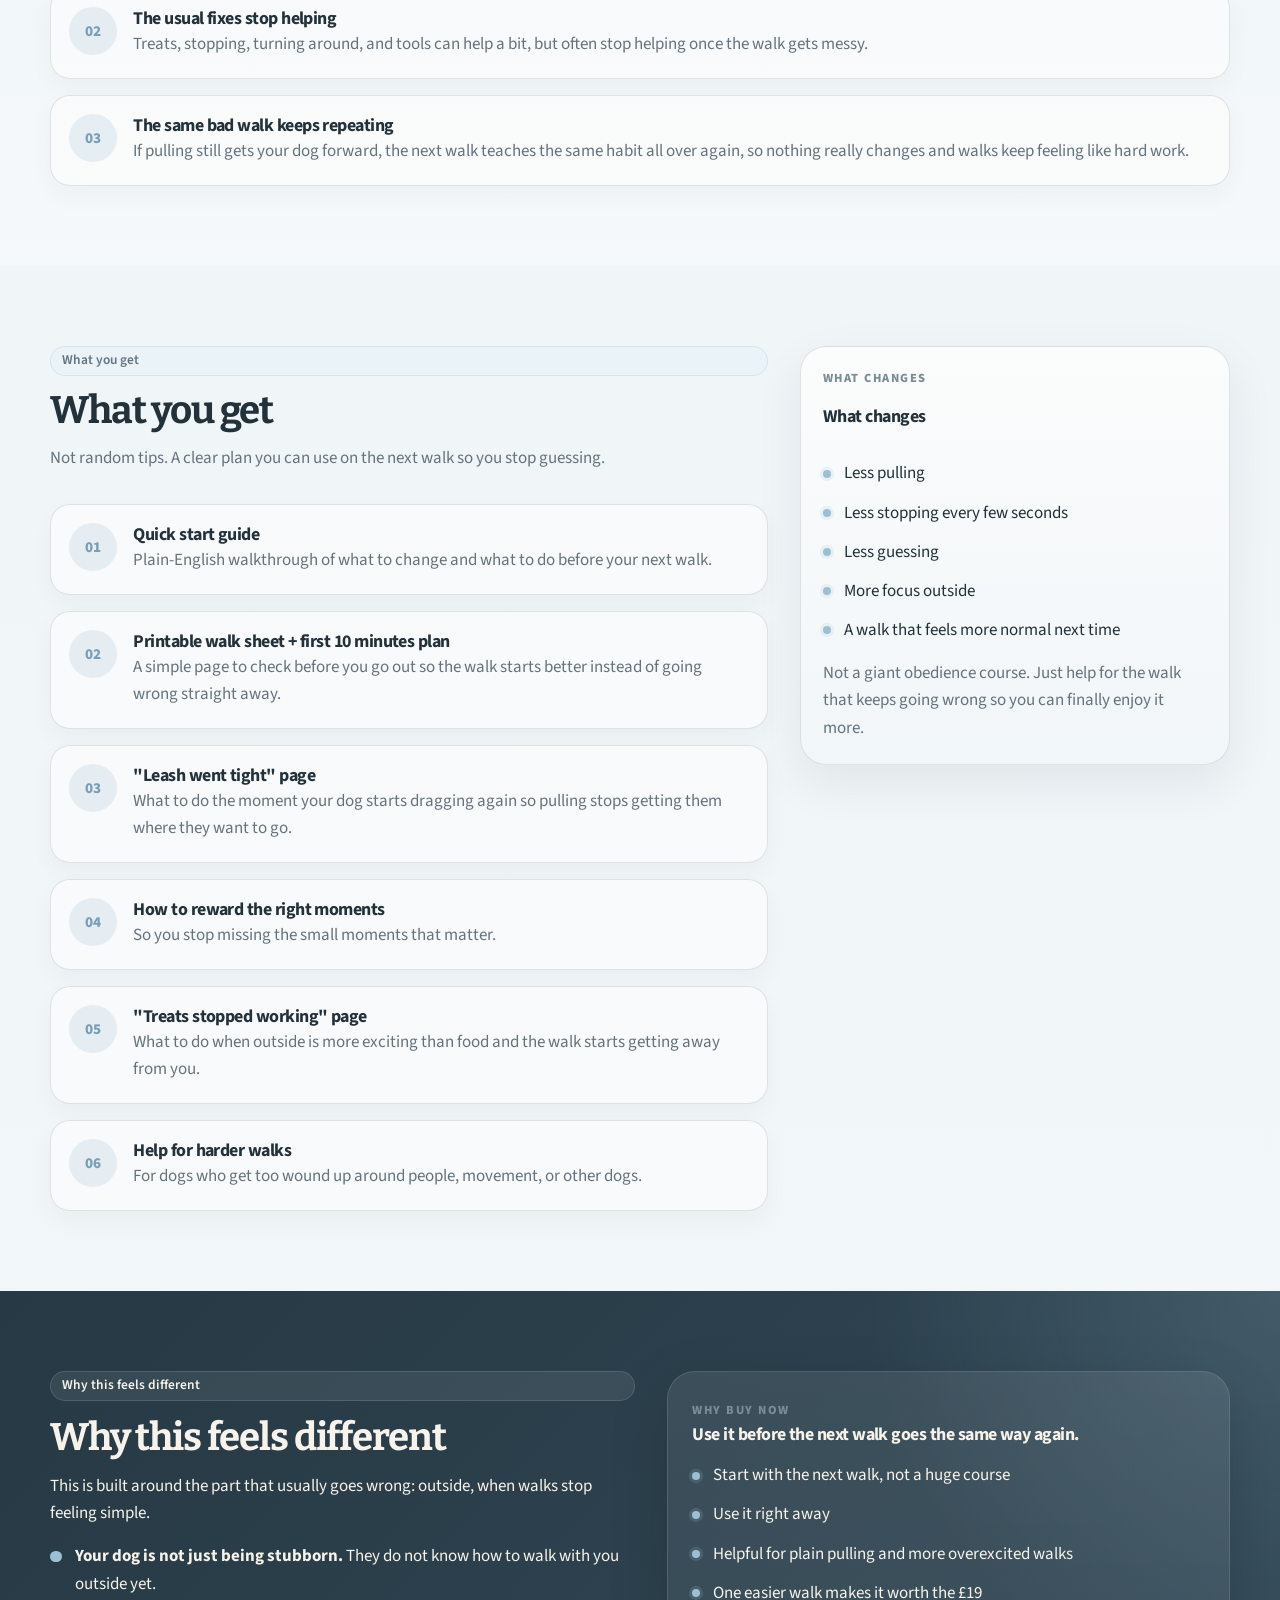
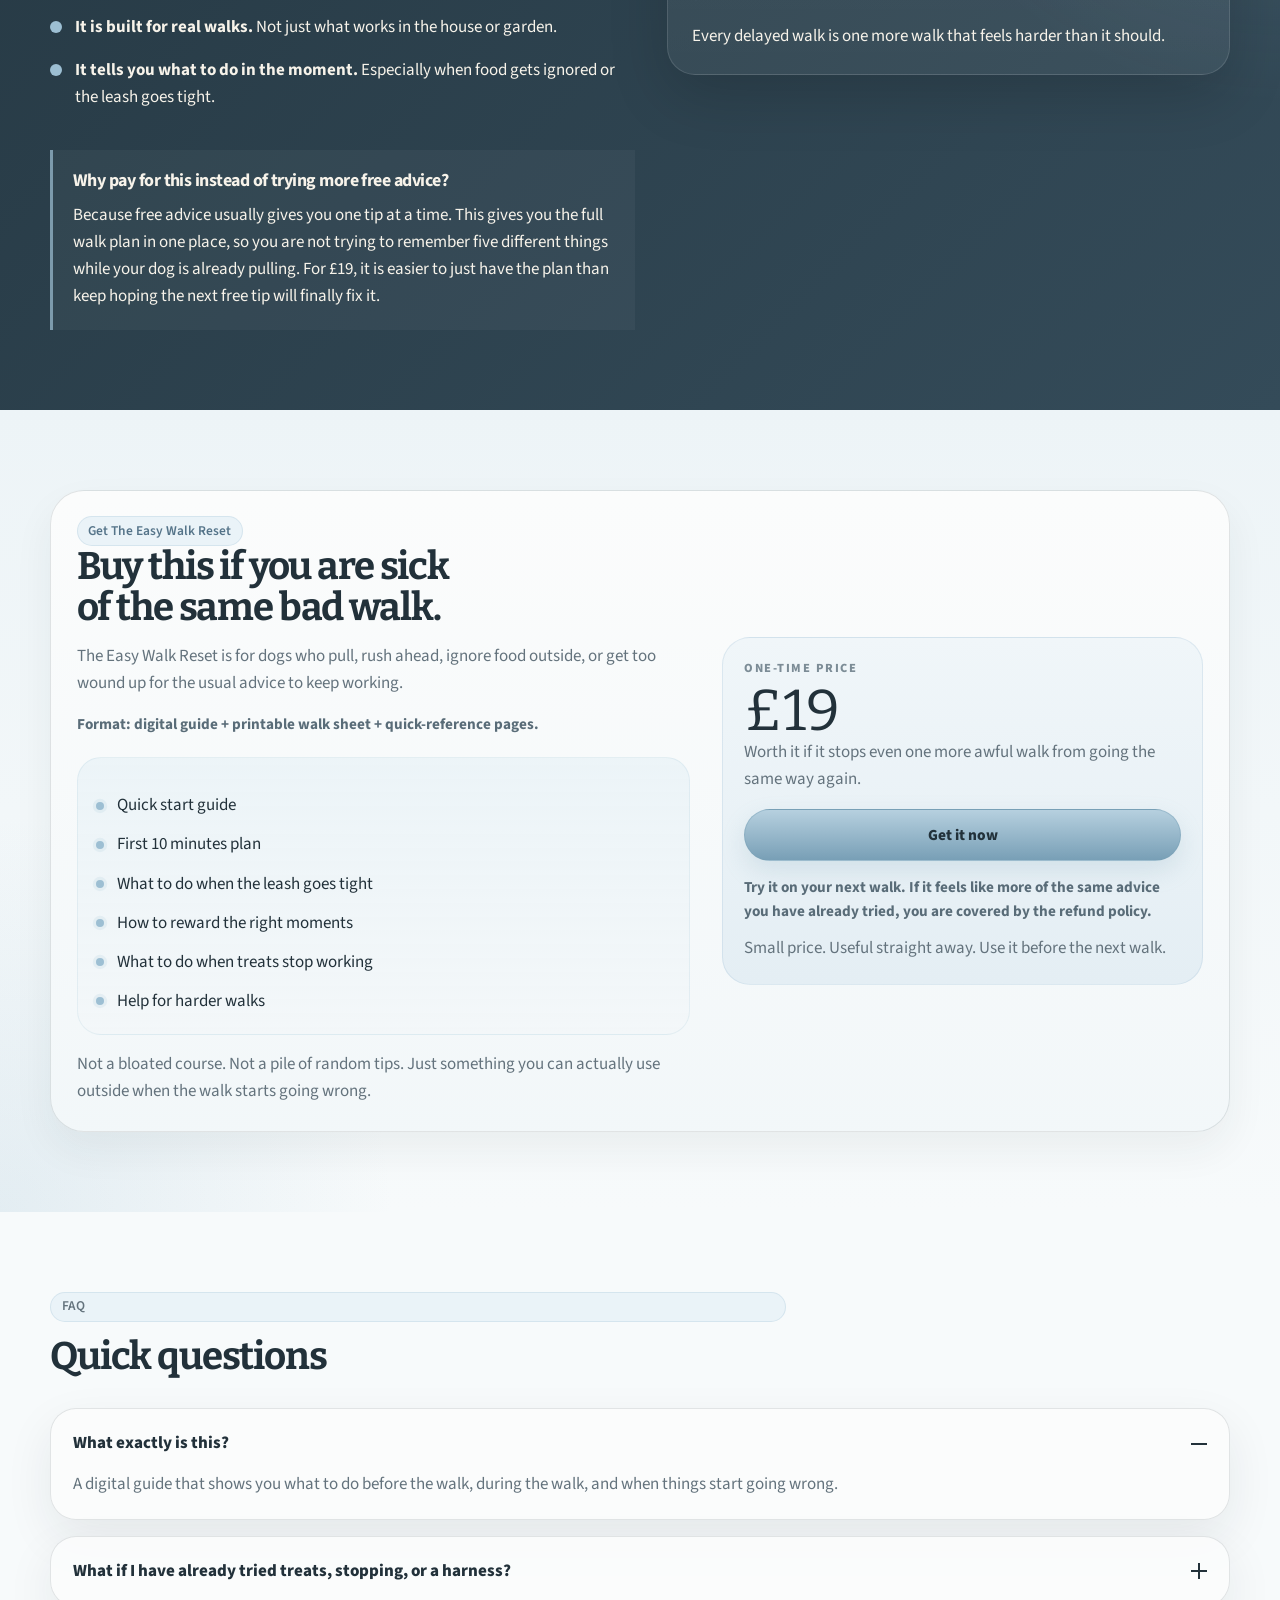
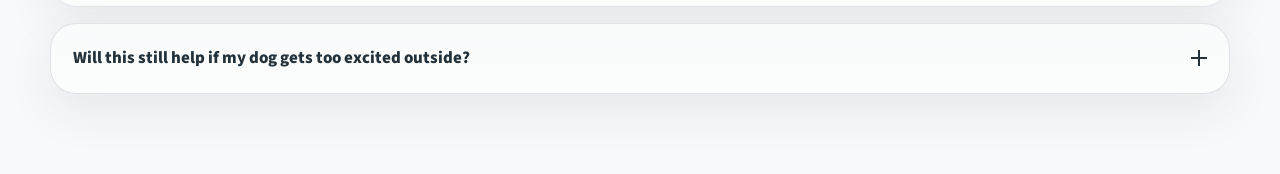
==== commit 8c1e2d18: "Update landing page, styling, and product assets" ====
--- a/index.html
+++ b/index.html
@@ -3,791 +3,375 @@
   <head>
     <meta charset="UTF-8" />
     <meta name="viewport" content="width=device-width, initial-scale=1.0" />
-    <title>The Calm Walk Method | Help Your Dog Stop Pulling on Walks</title>
+    <title>The Easy Walk Reset | Stop Dogs From Pulling on Walks</title>
     <meta
       name="description"
-      content="A short download for dog owners who want calmer, easier walks and need a clear fix for lead pulling."
+      content="A practical leash-pulling guide for dog owners who are tired of being dragged, ignored outside, and stuck with advice that falls apart on real walks."
     />
-    <style>
-      :root {
-        --bg: #f6efe5;
-        --bg-warm: #eee1d0;
-        --paper: #fffaf2;
-        --hero-bg: #f5efe4;
-        --hero-surface: rgba(255, 250, 242, 0.88);
-        --text: #16212c;
-        --muted: #5e655f;
-        --line: #e2d6c4;
-        --accent: #3d89bf;
-        --accent-deep: #295f87;
-        --shadow: 0 18px 40px rgba(42, 38, 32, 0.09);
-        --radius: 20px;
-      }
-
-      * {
-        box-sizing: border-box;
-      }
-
-      html {
-        scroll-behavior: smooth;
-      }
-
-      body {
-        margin: 0;
-        overflow-x: hidden;
-        font-family: "Segoe UI", Arial, sans-serif;
-        color: var(--text);
-        background:
-          radial-gradient(circle at top right, rgba(255, 255, 255, 0.7), transparent 28%),
-          linear-gradient(180deg, #fcf8f1 0%, var(--bg) 48%, #f4ebde 100%);
-      }
-
-      a {
-        color: inherit;
-        text-decoration: none;
-      }
-
-      img {
-        display: block;
-        max-width: 100%;
-      }
-
-      h1,
-      h2,
-      h3,
-      p,
-      ul {
-        margin: 0;
-      }
-
-      .wrap {
-        width: min(calc(100% - 1.5rem), 1040px);
-        margin: 0 auto;
-      }
-
-      .site-header {
-        padding: 0.95rem 0 0;
-        background: linear-gradient(180deg, #fbf8f1 0%, var(--hero-bg) 100%);
-        border-bottom: 1px solid rgba(22, 33, 44, 0.06);
-      }
-
-      .site-header__inner {
-        display: flex;
-        align-items: center;
-        justify-content: space-between;
-        gap: 0.9rem;
-        padding: 0.8rem 0 0.9rem;
-      }
-
-      .site-header__brand {
-        flex: 0 1 auto;
-        min-width: 0;
-        white-space: nowrap;
-        font-size: 0.88rem;
-        font-weight: 800;
-        letter-spacing: -0.01em;
-        line-height: 1;
-        color: var(--text);
-      }
-
-      .hero,
-      .section {
-        padding: 4.5rem 0;
-      }
-
-      .hero {
-        padding: 2.4rem 0 4.8rem;
-        background:
-          radial-gradient(circle at top left, rgba(255, 255, 255, 0.78), transparent 34%),
-          linear-gradient(180deg, #fbf8f1 0%, var(--hero-bg) 100%);
-      }
-
-      .hero__grid,
-      .two-col {
-        display: grid;
-        gap: 2rem;
-      }
-
-      .hero__copy {
-        display: grid;
-        align-content: center;
-        gap: 1.1rem;
-        max-width: 40rem;
-      }
-
-      .hero__media {
-        display: grid;
-        align-content: center;
-        justify-items: center;
-      }
-
-      .eyebrow {
-        display: inline-block;
-        margin-bottom: 0.95rem;
-        font-size: 0.8rem;
-        font-weight: 800;
-        letter-spacing: 0.06em;
-        text-transform: uppercase;
-        color: var(--accent-deep);
-      }
-
-      h1,
-      h2 {
-        font-family: Georgia, "Times New Roman", serif;
-        line-height: 1.03;
-        letter-spacing: -0.04em;
-      }
-
-      h1 {
-        max-width: 13.2ch;
-        font-size: clamp(2.1rem, 5vw, 3.6rem);
-        padding-bottom: 0.3rem;
-      }
-
-      h2 {
-        max-width: 12ch;
-        font-size: clamp(1.7rem, 3.8vw, 2.45rem);
-        padding-bottom: 0.26rem;
-      }
-
-      h3 {
-        font-size: 1.06rem;
-        line-height: 1.35;
-        padding-bottom: 0.2rem;
-      }
-
-      p,
-      li {
-        font-size: 1rem;
-        line-height: 1.68;
-        color: var(--muted);
-      }
-
-      .lede {
-        max-width: 41rem;
-        margin-top: 1rem;
-        font-size: 1.05rem;
-      }
-
-      .hero .eyebrow,
-      .hero .lede,
-      .hero .hero__actions,
-      .hero .hero__trust {
-        margin-top: 0;
-      }
-
-      .hero .eyebrow {
-        margin-bottom: 0;
-      }
-
-      .hero .lede {
-        max-width: 35rem;
-      }
-
-      .lede--stacked {
-        max-width: 34rem;
-        color: var(--text);
-      }
-
-      .lede--stacked span {
-        display: block;
-      }
-
-      .lede--stacked span + span {
-        margin-top: 0.18rem;
-      }
-
-      .lede--stacked .lede-gap {
-        margin-top: 0.7rem;
-      }
-
-      .offer-list,
-      .plain-list,
-      .faq-list {
-        margin: 1.2rem 0 0;
-        padding: 0;
-        list-style: none;
-      }
-
-      .offer-list li,
-      .plain-list li {
-        position: relative;
-        padding-left: 1.45rem;
-      }
-
-      .offer-list li + li,
-      .plain-list li + li {
-        margin-top: 0.7rem;
-      }
-
-      .offer-list li::before,
-      .plain-list li::before {
-        content: "";
-        position: absolute;
-        top: 0.58rem;
-        left: 0;
-        width: 0.55rem;
-        height: 0.55rem;
-        border-radius: 999px;
-        background: var(--accent);
-      }
-
-      .hero__actions {
-        display: flex;
-        flex-wrap: wrap;
-        gap: 0.85rem;
-        margin-top: 1.65rem;
-      }
-
-      .btn {
-        display: inline-flex;
-        align-items: center;
-        justify-content: center;
-        min-height: 3.2rem;
-        padding: 0.95rem 1.35rem;
-        border-radius: 999px;
-        border: 1px solid rgba(41, 95, 135, 0.18);
-        background: var(--accent);
-        color: #fffdf9;
-        font-size: 0.98rem;
-        font-weight: 800;
-        box-shadow: 0 12px 24px rgba(61, 137, 191, 0.18);
-        transition:
-          transform 180ms ease,
-          box-shadow 180ms ease,
-          background-color 180ms ease;
-      }
-
-      .btn:hover {
-        transform: translateY(-1px);
-        box-shadow: 0 18px 28px rgba(61, 137, 191, 0.22);
-      }
-
-      .btn--nav {
-        flex: 0 0 auto;
-        margin-left: auto;
-        min-height: 2.5rem;
-        padding: 0.65rem 1rem;
-        font-size: 0.88rem;
-        box-shadow: none;
-      }
-
-      .hero__trust {
-        margin-top: 1.1rem;
-        font-size: 0.94rem;
-        font-weight: 700;
-        color: var(--accent-deep);
-      }
-
-      .product-shot {
-        overflow: hidden;
-        border: 1px solid rgba(22, 33, 44, 0.08);
-        border-radius: 18px;
-        background: var(--paper);
-        box-shadow: var(--shadow);
-      }
-
-      .hero .product-shot {
-        width: min(100%, 470px);
-        padding: 1.1rem;
-        border-radius: 28px;
-        border-color: rgba(22, 33, 44, 0.05);
-        background: var(--hero-surface);
-        box-shadow: 0 26px 48px rgba(22, 33, 44, 0.1);
-      }
-
-      .proof-intro {
-        max-width: 31rem;
-      }
-
-      .section {
-        border-top: 1px solid var(--line);
-        background: linear-gradient(180deg, rgba(255, 251, 245, 0.62) 0%, rgba(246, 239, 229, 0.34) 100%);
-      }
-
-      .section--warm {
-        background: linear-gradient(180deg, rgba(239, 225, 208, 0.72) 0%, rgba(246, 239, 229, 0.32) 100%);
-      }
-
-      .section--problem {
-        background: linear-gradient(180deg, rgba(243, 235, 225, 0.92) 0%, rgba(249, 243, 235, 0.3) 100%);
-      }
-
-      .section--problem .lede,
-      .section--problem .line-item p,
-      .section--problem .proof-slot__copy {
-        color: #555d58;
-      }
-
-      .section--problem .line-group {
-        border-top-color: #d5c7b4;
-      }
-
-      .section--problem .line-item {
-        padding: 0.88rem 0;
-        border-bottom-color: #ddd0be;
-      }
-
-      .section--problem .line-item strong {
-        margin-bottom: 0.18rem;
-      }
-
-      .stack {
-        display: grid;
-        gap: 1rem;
-      }
-
-      .line-group {
-        margin-top: 1.45rem;
-        border-top: 1px solid var(--line);
-      }
-
-      .line-item {
-        padding: 1rem 0;
-        border-bottom: 1px solid var(--line);
-      }
-
-      .line-item strong {
-        display: block;
-        margin-bottom: 0.25rem;
-        color: var(--text);
-      }
-
-      .note {
-        margin-top: 1.2rem;
-        padding: 1.05rem 1.1rem;
-        border-left: 4px solid var(--accent);
-        background: rgba(255, 250, 242, 0.82);
-      }
-
-      .note--belief {
-        border-left-width: 5px;
-        background: rgba(255, 250, 242, 0.96);
-        box-shadow: 0 10px 24px rgba(42, 38, 32, 0.05);
-      }
-
-      .note--belief p {
-        color: var(--text);
-      }
-
-      .note--belief strong {
-        display: block;
-        margin-bottom: 0.18rem;
-      }
-
-      .proof-slot {
-        margin-top: 1.45rem;
-        padding: 1rem;
-        border: 1px solid var(--line);
-        border-radius: 16px;
-        background: var(--hero-surface);
-        box-shadow: 0 14px 28px rgba(42, 38, 32, 0.06);
-      }
-
-      .proof-slot--flat {
-        margin-top: 0;
-      }
-
-      .proof-slot__frame {
-        border: 1px solid var(--line);
-        border-radius: 12px;
-        overflow: hidden;
-        background: var(--paper);
-      }
-
-      .proof-slot__frame img {
-        width: 100%;
-        height: auto;
-      }
-
-      .proof-slot__label {
-        margin-top: 0.8rem;
-        font-size: 0.84rem;
-        font-weight: 800;
-        color: var(--text);
-      }
-
-      .proof-slot__copy {
-        margin-top: 0.35rem;
-        font-size: 0.94rem;
-      }
-
-      .offer-shell {
-        padding: 1.5rem;
-        border: 1px solid var(--line);
-        border-radius: var(--radius);
-        background: rgba(255, 250, 242, 0.82);
-        box-shadow: var(--shadow);
-      }
-
-      .offer-box {
-        margin-top: 0;
-        padding: 1.45rem;
-        border: 1px solid rgba(41, 95, 135, 0.14);
-        border-radius: 18px;
-        background: linear-gradient(180deg, #fffaf1 0%, var(--bg-warm) 100%);
-      }
-
-      .price-label {
-        margin-bottom: 0.25rem;
-        font-size: 0.82rem;
-        font-weight: 800;
-        text-transform: uppercase;
-        letter-spacing: 0.05em;
-        color: var(--accent-deep);
-      }
-
-      .price {
-        font-size: clamp(2.6rem, 7vw, 3.5rem);
-        font-weight: 900;
-        line-height: 0.95;
-        color: var(--text);
-      }
-
-      .offer-box .btn {
-        width: 100%;
-        margin-top: 1rem;
-      }
-
-      .offer-micro {
-        margin-top: 0.9rem;
-        font-size: 0.94rem;
-        font-weight: 700;
-        color: var(--accent-deep);
-      }
-
-      .final-cta .wrap {
-        max-width: 42rem;
-        text-align: center;
-      }
-
-      .final-cta h2,
-      .final-cta .lede,
-      .final-cta .hero__trust {
-        margin-left: auto;
-        margin-right: auto;
-      }
-
-      .final-cta h2 {
-        max-width: 14ch;
-      }
-
-      .final-cta .hero__actions {
-        justify-content: center;
-      }
-
-      .faq-list {
-        margin-top: 1.5rem;
-        border-top: 1px solid var(--line);
-      }
-
-      .faq-item {
-        padding: 1.1rem 0;
-        border-bottom: 1px solid var(--line);
-      }
-
-      .faq-item p {
-        margin-top: 0.45rem;
-      }
-
-      .final-cta {
-        padding-bottom: 5rem;
-      }
-
-      @media (min-width: 780px) {
-        .wrap {
-          width: min(calc(100% - 2.5rem), 1040px);
-        }
-
-        .hero__grid {
-          grid-template-columns: minmax(0, 1.05fr) minmax(320px, 0.88fr);
-          align-items: center;
-          gap: 4rem;
-        }
-
-        .two-col {
-          grid-template-columns: minmax(0, 1fr) minmax(320px, 0.88fr);
-          align-items: start;
-        }
-      }
-
-      @media (max-width: 779px) {
-        .wrap {
-          width: min(calc(100% - 1rem), 1040px);
-        }
-
-        .hero,
-        .section {
-          padding: 3.8rem 0;
-        }
-
-        .hero {
-          padding: 1.9rem 0 3.2rem;
-        }
-
-        .hero__grid {
-          gap: 2rem;
-        }
-
-        .hero__copy {
-          gap: 1rem;
-        }
-
-        .hero__media {
-          gap: 0.85rem;
-        }
-
-        .hero .product-shot {
-          max-width: 380px;
-          margin: 0 auto;
-          padding: 0.75rem;
-          border-radius: 22px;
-        }
-
-        .site-header {
-          padding-top: 0.7rem;
-        }
-
-        .site-header__inner {
-          display: grid;
-          grid-template-columns: minmax(0, 1fr) auto;
-          align-items: center;
-          gap: 0.55rem;
-          padding: 0.5rem 0 0.75rem;
-          justify-content: stretch;
-        }
-
-        .site-header__brand {
-          font-size: 0.74rem;
-        }
-
-        .btn--nav {
-          margin-left: 0;
-          justify-self: end;
-          min-height: 2.35rem;
-          padding: 0.58rem 0.82rem;
-          font-size: 0.82rem;
-        }
-
-        h1 {
-          max-width: 15.5ch;
-          font-size: clamp(1.95rem, 8.6vw, 2.5rem);
-          text-align: left;
-          margin-left: auto;
-          margin-right: auto;
-        }
-
-        .lede {
-          margin-top: 0;
-          font-size: 1rem;
-          line-height: 1.6;
-        }
-
-        .hero__actions {
-          margin-top: 0.1rem;
-          flex-direction: column;
-          align-items: stretch;
-        }
-
-        .hero__actions .btn {
-          width: 100%;
-        }
-
-        .hero__trust {
-          margin-top: 0;
-          max-width: 28rem;
-          font-size: 0.9rem;
-        }
-
-        .offer-shell,
-        .offer-box {
-          padding: 1.25rem;
-        }
-      }
-    </style>
+    <link rel="preconnect" href="https://fonts.googleapis.com" />
+    <link rel="preconnect" href="https://fonts.gstatic.com" crossorigin />
+    <link
+      href="https://fonts.googleapis.com/css2?family=Bitter:wght@400;500;600;700&family=Source+Sans+3:wght@400;500;600;700&display=swap"
+      rel="stylesheet"
+    />
+    <link rel="stylesheet" href="styles.css" />
   </head>
-  <body id="top">
-    <div class="shell">
-      <header class="site-header">
-        <div class="wrap site-header__inner">
-          <a class="site-header__brand" href="#top">The Calm Walk Method</a>
-          <a class="btn btn--nav" href="https://buy.stripe.com/7sY14m3QDdwMauI59MbZe0z">Buy now</a>
+  <body>
+    <div class="site-shell">
+      <header class="topbar">
+        <div class="container topbar__inner">
+          <a class="brand" href="#top">
+            <span class="brand__kicker">Dog walking</span>
+            <span class="brand__name">The Easy Walk Reset</span>
+          </a>
+          <a class="topbar__cta" href="#offer">Get it for &pound;19</a>
         </div>
       </header>
 
-      <main>
+      <main id="top">
         <section class="hero">
-          <div class="wrap hero__grid">
-            <div class="hero__copy">
-              <p class="eyebrow">For dog owners sick of being dragged on walks</p>
-              <h1>Stop the pulling cycle before the next walk.</h1>
-              <p class="lede">
-                This short guide shows you what to change on the walk so your dog starts walking with you instead of pulling ahead.
+          <div class="hero__backdrop" aria-hidden="true"></div>
+          <div class="container hero__grid">
+            <div class="hero__content">
+              <div class="hero__intro-row">
+                <p class="eyebrow">For dog owners who are tired of being dragged on walks</p>
+              </div>
+              <h1>Stop your dog from pulling on walks.</h1>
+              <p class="hero__lede">
+                If walks feel like pulling, stopping, redirecting, and getting ignored outside,
+                this shows you what to do differently so the next walk feels calmer, easier, and
+                less like the same frustrating fight again.
+              </p>
+              <p class="hero__format">
+                Made for people who have already tried the usual tips and still feel like nothing
+                is really fixing it.
+              </p>
+              <p class="hero__format-note">
+                Instant-access digital guide with a quick-start plan, printable walk sheet, and simple troubleshooting help.
               </p>
 
               <div class="hero__actions">
-                <a class="btn" href="https://buy.stripe.com/7sY14m3QDdwMauI59MbZe0z">Get instant access for &pound;19</a>
-              </div>
-
-              <p class="hero__trust">Instant download. Use it before the next walk. 30-day money-back guarantee.</p>
-            </div>
-
-            <div class="hero__media">
-              <div class="product-shot">
-                <img src="productimage.jpg" alt="The Calm Walk Method product image" />
-              </div>
-            </div>
-          </div>
-        </section>
-
-        <section class="section section--problem" id="included">
-          <div class="wrap two-col">
+                <a class="btn btn--primary btn--hero" href="#offer">Get it for &pound;19</a>
+                <a class="hero__inline-link" href="#included">See what is inside</a>
+              </div>
+
+              <div class="trust-strip" aria-label="Quick reassurance points">
+                <span>One-time payment</span>
+                <span>Use it before the next walk</span>
+                <span>Simple steps</span>
+                <span>Worth it if one walk feels easier</span>
+              </div>
+
+              <div class="hero__testimonial">
+                <img
+                  class="hero__testimonial-image"
+                  src="testimonial1.jpg"
+                  alt="Customer message saying this was the first thing that worked on real walks."
+                />
+                <p class="hero__trust-line">
+                  From owners who thought they had already tried everything.
+                </p>
+              </div>
+            </div>
+
+            <aside class="hero__visual" aria-label="Product preview">
+              <div class="hero-panel">
+                <div class="hero-panel__image hero-panel__image--placeholder">
+                  <img
+                    class="hero-product-image"
+                    src="productimage.jpg"
+                    alt="The Easy Walk Reset book cover"
+                  />
+                </div>
+              </div>
+            </aside>
+          </div>
+        </section>
+
+        <section class="section section--warm problem">
+          <div class="container">
+            <div class="section-heading section-heading--left">
+              <p class="eyebrow">Why this keeps happening</p>
+              <h2>Why nothing has stuck yet</h2>
+              <p>
+                What looks fine at home can fall apart outside if pulling still gets your dog where
+                they want to go, so the same stressful walk keeps happening again and again.
+              </p>
+            </div>
+
+            <div class="plain-steps">
+              <article class="plain-step">
+                <span class="number-marker">01</span>
+                <div>
+                  <h3>It works at home, then disappears outside</h3>
+                  <p>
+                    Your dog can look fine in easy places, then go straight back to pulling once
+                    the real walk starts.
+                  </p>
+                </div>
+              </article>
+              <article class="plain-step">
+                <span class="number-marker">02</span>
+                <div>
+                  <h3>The usual fixes stop helping</h3>
+                  <p>
+                    Treats, stopping, turning around, and tools can help a bit, but often stop
+                    helping once the walk gets messy.
+                  </p>
+                </div>
+              </article>
+              <article class="plain-step">
+                <span class="number-marker">03</span>
+                <div>
+                  <h3>The same bad walk keeps repeating</h3>
+                  <p>
+                    If pulling still gets your dog forward, the next walk teaches the same habit
+                    all over again, so nothing really changes and walks keep feeling like hard work.
+                  </p>
+                </div>
+              </article>
+            </div>
+          </div>
+        </section>
+
+        <section class="section" id="included">
+          <div class="container includes-layout">
             <div>
-              <p class="eyebrow">Why it keeps happening</p>
-              <h2>If pulling still gets your dog forward, it keeps coming back.</h2>
-              <p class="lede">
-                That is why treats, stopping, and harnesses can seem like they help, but your dog still pulls the whole way home. If pulling still gets them where they want to go, it does not really stop.
-              </p>
-            </div>
-
-            <div class="line-group" style="margin-top: 0;">
-              <div class="line-item">
-                <strong>The lead stays tight most of the walk</strong>
-                <p>Your dog surges ahead and the walk becomes physical fast.</p>
-              </div>
-              <div class="line-item">
-                <strong>Stopping every few seconds turns walks into a chore</strong>
-                <p>What should be simple becomes slow, stop-start, and frustrating.</p>
-              </div>
-              <div class="line-item">
-                <strong>Outside distractions wipe out your progress</strong>
-                <p>Smells, dogs, and excitement undo what felt fine at home.</p>
-              </div>
-            </div>
-          </div>
-        </section>
-
-        <section class="section section--warm">
-          <div class="wrap two-col">
-            <div>
-              <p class="eyebrow">What To Do Next</p>
-              <h2>Short PDF. Read tonight. Use tomorrow.</h2>
-              <p class="lede">
-                This shows you what to do on the next walk so you stop guessing, stop stopping every few seconds, and stop coming home feeling like nothing changed.
-              </p>
-              <ul class="offer-list">
-                <li>Know what to do the moment the lead goes tight</li>
-                <li>Know what to reward when your dog gets it right</li>
-                <li>Know what to do when your dog is ignoring you outside</li>
+              <div class="section-heading section-heading--left">
+                <p class="eyebrow">What you get</p>
+                <h2>What you get</h2>
+                <p>Not random tips. A clear plan you can use on the next walk so you stop guessing.</p>
+              </div>
+
+              <div class="includes-list">
+                <article class="include-row">
+                  <span class="include-row__tag">01</span>
+                  <div>
+                    <h3>Quick start guide</h3>
+                    <p>Plain-English walkthrough of what to change and what to do before your next walk.</p>
+                  </div>
+                </article>
+                <article class="include-row">
+                  <span class="include-row__tag">02</span>
+                  <div>
+                    <h3>Printable walk sheet + first 10 minutes plan</h3>
+                    <p>A simple page to check before you go out so the walk starts better instead of going wrong straight away.</p>
+                  </div>
+                </article>
+                <article class="include-row">
+                  <span class="include-row__tag">03</span>
+                  <div>
+                    <h3>"Leash went tight" page</h3>
+                    <p>What to do the moment your dog starts dragging again so pulling stops getting them where they want to go.</p>
+                  </div>
+                </article>
+                <article class="include-row">
+                  <span class="include-row__tag">04</span>
+                  <div>
+                    <h3>How to reward the right moments</h3>
+                    <p>So you stop missing the small moments that matter.</p>
+                  </div>
+                </article>
+                <article class="include-row">
+                  <span class="include-row__tag">05</span>
+                  <div>
+                    <h3>"Treats stopped working" page</h3>
+                    <p>What to do when outside is more exciting than food and the walk starts getting away from you.</p>
+                  </div>
+                </article>
+                <article class="include-row">
+                  <span class="include-row__tag">06</span>
+                  <div>
+                    <h3>Help for harder walks</h3>
+                    <p>For dogs who get too wound up around people, movement, or other dogs.</p>
+                  </div>
+                </article>
+              </div>
+            </div>
+
+            <aside class="snapshot-card">
+              <span class="snapshot-card__label">What changes</span>
+              <h3>What changes</h3>
+              <ul class="feature-list">
+                <li>Less pulling</li>
+                <li>Less stopping every few seconds</li>
+                <li>Less guessing</li>
+                <li>More focus outside</li>
+                <li>A walk that feels more normal next time</li>
               </ul>
-            </div>
-
-            <div class="line-group" style="margin-top: 0;">
-              <div class="line-item">
-                <strong>Why the pulling keeps repeating</strong>
-                <p>So you stop wondering why treats, stopping, and harnesses have not fixed it.</p>
-              </div>
-              <div class="line-item">
-                <strong>What to do on the next walk</strong>
-                <p>So you are not reacting late and getting dragged half the walk again.</p>
-              </div>
-              <div class="line-item">
-                <strong>What to do when the walk starts falling apart</strong>
-                <p>So one burst of excitement does not ruin the whole walk.</p>
-              </div>
-            </div>
-          </div>
-        </section>
-
-        <section class="section">
-          <div class="wrap two-col">
-            <div>
-              <p class="eyebrow">Proof</p>
-              <h2>This is for dog owners who feel like they have already tried everything.</h2>
-              <p class="lede proof-intro">
-                Not people looking for perfect heelwork. People who are fed up with being dragged, stopping every few seconds, and dreading the next walk.
-              </p>
-            </div>
-
-            <div class="stack">
-              <div class="proof-slot proof-slot--flat">
-                <div class="proof-slot__frame">
-                  <img src="test2.png" alt="Customer testimonial screenshot" />
-                </div>
-                <p class="proof-slot__copy">"It gave clear steps for the next walk instead of the same old advice."</p>
-              </div>
-              <div class="proof-slot proof-slot--flat">
-                <div class="proof-slot__frame">
-                  <img src="testimonial1.jpg" alt="Customer testimonial screenshot" />
-                </div>
-                <p class="proof-slot__copy">Another owner who thought it would be more of the same said it finally gave them something they could actually use.</p>
-              </div>
-            </div>
-          </div>
-        </section>
-
-        <section class="section section--warm" id="offer">
-          <div class="wrap two-col">
-            <div>
-              <p class="eyebrow">Get it now</p>
-              <h2>Get this now and use it before tomorrow's walk.</h2>
-              <p class="lede">
-                Read it tonight. Use it tomorrow. If tomorrow's walk goes the same way again, nothing changes.
-              </p>
-              <ul class="offer-list">
-                <li>Instant download</li>
-                <li>Pay once, use it straight away</li>
-                <li>30-day money-back guarantee</li>
+              <p class="proof-line">
+                Not a giant obedience course. Just help for the walk that keeps going wrong so you
+                can finally enjoy it more.
+              </p>
+            </aside>
+          </div>
+        </section>
+
+        <section class="section section--dark">
+          <div class="container why-layout">
+            <div class="why-copy">
+              <p class="eyebrow eyebrow--dark">Why this feels different</p>
+              <h2>Why this feels different</h2>
+              <p>This is built around the part that usually goes wrong: outside, when walks stop feeling simple.</p>
+
+              <div class="proof-list">
+                <div class="proof-item">
+                  <span class="proof-dot" aria-hidden="true"></span>
+                  <p>
+                    <strong>Your dog is not just being stubborn.</strong> They do not know how to
+                    walk with you outside yet.
+                  </p>
+                </div>
+                <div class="proof-item">
+                  <span class="proof-dot" aria-hidden="true"></span>
+                  <p>
+                    <strong>It is built for real walks.</strong> Not just what works in the house
+                    or garden.
+                  </p>
+                </div>
+                <div class="proof-item">
+                  <span class="proof-dot" aria-hidden="true"></span>
+                  <p>
+                    <strong>It tells you what to do in the moment.</strong> Especially when food
+                    gets ignored or the leash goes tight.
+                  </p>
+                </div>
+              </div>
+
+              <div class="difference-callout">
+                <h3>Why pay for this instead of trying more free advice?</h3>
+                <p>
+                  Because free advice usually gives you one tip at a time. This gives you the full
+                  walk plan in one place, so you are not trying to remember five different things
+                  while your dog is already pulling. For &pound;19, it is easier to just have the
+                  plan than keep hoping the next free tip will finally fix it.
+                </p>
+              </div>
+            </div>
+
+            <div class="trust-panel">
+              <span class="snapshot-card__label">Why buy now</span>
+              <h3>Use it before the next walk goes the same way again.</h3>
+              <ul class="mini-list">
+                <li>Start with the next walk, not a huge course</li>
+                <li>Use it right away</li>
+                <li>Helpful for plain pulling and more overexcited walks</li>
+                <li>One easier walk makes it worth the &pound;19</li>
               </ul>
-            </div>
-
-            <div class="offer-shell">
-              <div class="offer-box">
-                <p class="price-label">Pay once</p>
-                <div class="price">&pound;19</div>
-                <p class="lede" style="margin-top: 0.8rem;">
-                  Try it before the next walk. If it does not help, get your money back.
-                </p>
-                <a class="btn" href="https://buy.stripe.com/7sY14m3QDdwMauI59MbZe0z">Get instant access</a>
-                <p class="offer-micro">If you keep guessing, tomorrow's walk will probably feel exactly the same.</p>
-              </div>
-            </div>
-          </div>
-        </section>
-
-        <section class="section" id="faq">
-          <div class="wrap">
-            <p class="eyebrow">FAQ</p>
-            <h2>Two quick questions.</h2>
-
-            <div class="faq-list">
-              <div class="faq-item">
-                <h3>What if I have already tried stopping, treats, or a harness?</h3>
-                <p>That is exactly who this is for. A lot of people have already tried treats, stopping, or a harness and still feel like nothing is really fixing it.</p>
-              </div>
-              <div class="faq-item">
-                <h3>Will this help on real walks, not just indoors?</h3>
-                <p>Yes. It is made for normal walks, with distractions, bad timing, and the moments where your dog just wants to go wherever it wants.</p>
-              </div>
-            </div>
-          </div>
-        </section>
-
-        <section class="section final-cta">
-          <div class="wrap">
-            <p class="eyebrow">Before you go</p>
-            <h2>Use this before tomorrow's walk turns into the same fight again.</h2>
-            <p class="lede">
-              If tomorrow's walk goes the same way again, you are right back where you started.
-            </p>
-
-            <div class="hero__actions" style="margin-top: 1.4rem;">
-              <a class="btn" href="https://buy.stripe.com/7sY14m3QDdwMauI59MbZe0z">Get The Calm Walk Method for &pound;19</a>
-            </div>
-            <p class="hero__trust">Instant download. 30-day money-back guarantee.</p>
+              <p class="trust-panel__close">
+                Every delayed walk is one more walk that feels harder than it should.
+              </p>
+            </div>
+          </div>
+        </section>
+
+        <section class="section offer" id="offer">
+          <div class="container">
+            <div class="offer-card">
+              <div class="offer-card__content">
+                <p class="eyebrow">Get The Easy Walk Reset</p>
+                <h2>Buy this if you are sick of the same bad walk.</h2>
+                <p class="offer-card__summary">
+                  The Easy Walk Reset is for dogs who pull, rush ahead, ignore food outside, or get
+                  too wound up for the usual advice to keep working.
+                </p>
+                <p class="offer-card__format-line">
+                  Format: digital guide + printable walk sheet + quick-reference pages.
+                </p>
+
+                <div class="offer-card__list-wrap">
+                  <ul class="offer-list">
+                    <li>Quick start guide</li>
+                    <li>First 10 minutes plan</li>
+                    <li>What to do when the leash goes tight</li>
+                    <li>How to reward the right moments</li>
+                    <li>What to do when treats stop working</li>
+                    <li>Help for harder walks</li>
+                  </ul>
+                </div>
+
+                <p class="offer-card__summary">
+                  Not a bloated course. Not a pile of random tips. Just something you can actually use outside when the walk starts going wrong.
+                </p>
+              </div>
+
+              <div class="offer-card__checkout">
+                <p class="offer-card__price-label">One-time price</p>
+                <p class="offer-card__price">&pound;19</p>
+                <p class="offer-card__meta">Worth it if it stops even one more awful walk from going the same way again.</p>
+                <a class="btn btn--primary btn--full" href="thank-you.html">Get it now</a>
+                <p class="offer-card__guarantee">
+                  Try it on your next walk. If it feels like more of the same advice you have
+                  already tried, you are covered by the refund policy.
+                </p>
+                <p class="offer-card__microcopy">Small price. Useful straight away. Use it before the next walk.</p>
+              </div>
+            </div>
+          </div>
+        </section>
+
+        <section class="section faq-section">
+          <div class="container">
+            <div class="section-heading section-heading--left faq-section__intro">
+              <p class="eyebrow">FAQ</p>
+              <h2>Quick questions</h2>
+            </div>
+
+            <div class="faq">
+              <article class="faq-item">
+                <button class="faq-item__trigger" type="button" aria-expanded="true">
+                  <span>What exactly is this?</span>
+                  <span class="faq-item__plus" aria-hidden="true"></span>
+                </button>
+                <div class="faq-item__content">
+                  <p>
+                    A digital guide that shows you what to do before the walk, during the walk, and
+                    when things start going wrong.
+                  </p>
+                </div>
+              </article>
+              <article class="faq-item">
+                <button class="faq-item__trigger" type="button" aria-expanded="false">
+                  <span>What if I have already tried treats, stopping, or a harness?</span>
+                  <span class="faq-item__plus" aria-hidden="true"></span>
+                </button>
+                <div class="faq-item__content" hidden>
+                  <p>
+                    Then this is probably for you. It shows why those things help a bit but do not
+                    really fix it outside.
+                  </p>
+                </div>
+              </article>
+              <article class="faq-item">
+                <button class="faq-item__trigger" type="button" aria-expanded="false">
+                  <span>Will this still help if my dog gets too excited outside?</span>
+                  <span class="faq-item__plus" aria-hidden="true"></span>
+                </button>
+                <div class="faq-item__content" hidden>
+                  <p>
+                    Yes. It covers dogs who get too excited outside, ignore treats, or get wound up
+                    fast around distractions.
+                  </p>
+                </div>
+              </article>
+            </div>
           </div>
         </section>
       </main>
     </div>
+
+    <script>
+      const faqButtons = document.querySelectorAll(".faq-item__trigger");
+
+      faqButtons.forEach((button) => {
+        button.addEventListener("click", () => {
+          const expanded = button.getAttribute("aria-expanded") === "true";
+          const content = button.nextElementSibling;
+
+          button.setAttribute("aria-expanded", String(!expanded));
+          content.hidden = expanded;
+        });
+      });
+    </script>
   </body>
 </html>
--- a/styles.css
+++ b/styles.css
@@ -0,0 +1,728 @@
+:root {
+  --color-primary: #9dbfd3;
+  --color-primary-deep: #789fb6;
+  --color-secondary: #22313a;
+  --color-secondary-soft: #596c78;
+  --color-accent: #22313a;
+  --color-muted: #64737d;
+  --color-text-soft: #7c8c96;
+  --color-paper: #fbfcfc;
+  --color-paper-soft: #f3f7f9;
+  --color-sky-wash: #e8f1f6;
+  --color-sky-deep: #dce9f1;
+  --color-line: rgba(117, 140, 150, 0.18);
+  --color-panel: #ffffff;
+  --color-border: rgba(34, 49, 58, 0.12);
+  --color-border-strong: rgba(34, 49, 58, 0.2);
+  --shadow-soft: 0 18px 48px rgba(31, 44, 52, 0.08);
+  --shadow-deep: 0 18px 40px rgba(31, 44, 52, 0.06);
+  --shadow-glow: 0 8px 20px rgba(157, 191, 211, 0.24);
+  --radius-panel: 28px;
+  --radius-pill: 999px;
+  --container-width: 1180px;
+}
+
+*,
+*::before,
+*::after {
+  box-sizing: border-box;
+}
+
+html {
+  scroll-behavior: smooth;
+}
+
+body {
+  margin: 0;
+  min-width: 320px;
+  font-family: "Source Sans 3", sans-serif;
+  font-size: 17px;
+  line-height: 1.6;
+  color: var(--color-accent);
+  background:
+    radial-gradient(circle at top left, rgba(157, 191, 211, 0.18), transparent 24%),
+    linear-gradient(180deg, #edf4f7 0%, #f5f8fa 100%);
+}
+
+img {
+  display: block;
+  max-width: 100%;
+}
+
+a {
+  color: inherit;
+  text-decoration: none;
+}
+
+button {
+  font: inherit;
+}
+
+.site-shell {
+  overflow: clip;
+}
+
+.container {
+  width: min(calc(100% - 2rem), var(--container-width));
+  margin: 0 auto;
+}
+
+.topbar {
+  position: sticky;
+  top: 0;
+  z-index: 30;
+  backdrop-filter: blur(12px);
+  background: rgba(248, 251, 252, 0.96);
+  border-bottom: 1px solid var(--color-border);
+}
+
+.topbar__inner {
+  display: flex;
+  align-items: center;
+  justify-content: space-between;
+  gap: 1rem;
+  padding: 0.95rem 0;
+}
+
+.brand {
+  display: grid;
+  gap: 0.12rem;
+  min-width: 0;
+}
+
+.brand__kicker {
+  font-size: 0.72rem;
+  font-weight: 800;
+  letter-spacing: 0.16em;
+  text-transform: uppercase;
+  color: var(--color-text-soft);
+}
+
+.brand__name {
+  font-family: "Bitter", serif;
+  font-size: 1.12rem;
+  font-weight: 600;
+  line-height: 1.05;
+}
+
+.topbar__cta,
+.btn {
+  display: inline-flex;
+  align-items: center;
+  justify-content: center;
+  min-height: 3rem;
+  border-radius: var(--radius-pill);
+  font-size: 0.96rem;
+  font-weight: 800;
+  transition: transform 180ms ease, box-shadow 180ms ease, background-color 180ms ease, border-color 180ms ease;
+}
+
+.topbar__cta,
+.btn--primary {
+  padding: 0.8rem 1.3rem;
+  color: var(--color-secondary);
+  background: linear-gradient(180deg, #b6d0df 0%, var(--color-primary-deep) 100%);
+  border: 1px solid rgba(120, 159, 182, 0.42);
+  box-shadow: 0 10px 24px rgba(120, 159, 182, 0.2);
+}
+
+.topbar__cta:hover,
+.btn--primary:hover {
+  transform: translateY(-1px);
+  box-shadow: 0 14px 28px rgba(120, 159, 182, 0.24);
+}
+
+.hero {
+  padding: 4.5rem 0 3rem;
+  background:
+    linear-gradient(180deg, rgba(232, 241, 246, 0.84), rgba(247, 250, 251, 0.96)),
+    linear-gradient(180deg, #f7fafb 0%, #f7fafb 100%);
+  border-bottom: 1px solid var(--color-border);
+}
+
+.hero__backdrop {
+  display: none;
+}
+
+.hero__grid,
+.includes-layout,
+.why-layout,
+.offer-card {
+  display: grid;
+  gap: 2rem;
+}
+
+.hero__grid {
+  align-items: start;
+  padding: 0;
+  border: 0;
+  border-radius: 0;
+  background: transparent;
+  box-shadow: none;
+}
+
+.hero__content {
+  max-width: 42rem;
+}
+
+.hero__intro-row {
+  margin-bottom: 1rem;
+}
+
+.eyebrow {
+  display: inline-flex;
+  align-items: center;
+  margin: 0;
+  padding: 0.35rem 0.68rem;
+  border-radius: var(--radius-pill);
+  border: 1px solid rgba(157, 191, 211, 0.28);
+  background: #eaf3f8;
+  font-size: 0.84rem;
+  font-weight: 600;
+  line-height: 1.25;
+  color: #557489;
+}
+
+.eyebrow--dark {
+  background: rgba(255, 255, 255, 0.08);
+  border-color: rgba(255, 255, 255, 0.12);
+  color: rgba(246, 241, 232, 0.82);
+}
+
+h1,
+h2,
+h3 {
+  margin: 0;
+  letter-spacing: -0.03em;
+}
+
+h1,
+h2 {
+  font-family: "Bitter", serif;
+  line-height: 1.05;
+}
+
+h1 {
+  max-width: 13ch;
+  font-size: clamp(2.3rem, 4vw, 3.85rem);
+  color: var(--color-accent);
+  text-wrap: balance;
+}
+
+h2 {
+  font-size: clamp(1.75rem, 3vw, 2.7rem);
+  text-wrap: balance;
+}
+
+h3 {
+  font-size: clamp(1.08rem, 1.4vw, 1.26rem);
+  line-height: 1.3;
+}
+
+p {
+  margin: 0;
+}
+
+.hero__lede,
+.hero__format,
+.section-heading p,
+.plain-step p,
+.include-row p,
+.proof-line,
+.proof-item p,
+.offer-card__summary,
+.offer-card__meta,
+.offer-card__microcopy,
+.faq-item__content p,
+.testimonial-grid p {
+  color: var(--color-muted);
+}
+
+.hero__lede {
+  max-width: 37rem;
+  margin-top: 1rem;
+  font-size: 1.09rem;
+}
+
+.hero__format {
+  max-width: 38rem;
+  margin-top: 0.95rem;
+  font-size: 0.98rem;
+  color: var(--color-secondary-soft);
+}
+
+.hero__format-note {
+  max-width: 38rem;
+  margin-top: 0.75rem;
+  font-size: 0.94rem;
+  font-weight: 700;
+  color: #547186;
+}
+
+.hero__actions {
+  display: flex;
+  flex-direction: column;
+  align-items: flex-start;
+  gap: 0.8rem;
+  margin-top: 1.6rem;
+}
+
+.btn--hero {
+  min-height: 3.75rem;
+  padding: 0.95rem 1.65rem;
+  font-size: 1rem;
+}
+
+.hero__inline-link {
+  font-weight: 600;
+  color: var(--color-secondary-soft);
+  text-decoration: underline;
+  text-underline-offset: 0.18em;
+}
+
+.trust-strip {
+  display: flex;
+  flex-wrap: wrap;
+  gap: 0.65rem;
+  margin-top: 1.2rem;
+}
+
+.trust-strip span {
+  display: inline-flex;
+  align-items: center;
+  min-height: 2.1rem;
+  padding: 0.45rem 0.78rem;
+  border: 1px solid var(--color-line);
+  border-radius: var(--radius-pill);
+  background: rgba(251, 252, 252, 0.82);
+  font-size: 0.82rem;
+  font-weight: 700;
+  color: var(--color-accent);
+}
+
+.hero__testimonial {
+  max-width: 27rem;
+  margin-top: 1rem;
+}
+
+.hero__testimonial-image,
+.hero-panel__image {
+  width: 100%;
+  min-height: 180px;
+  border: 1px solid var(--color-border);
+  border-radius: 18px;
+  background: var(--color-paper);
+  display: grid;
+  place-items: center;
+  padding: 1rem;
+  text-align: center;
+  color: var(--color-text-soft);
+}
+
+.hero-product-image {
+  width: min(100%, 24rem);
+  height: auto;
+  object-fit: contain;
+  filter: drop-shadow(0 18px 28px rgba(34, 49, 58, 0.16));
+}
+
+.hero__trust-line {
+  margin-top: 0.7rem;
+  font-size: 0.95rem;
+  font-weight: 600;
+  color: #5d7c90;
+}
+
+.hero-panel {
+  position: relative;
+  padding: 1.1rem;
+  border: 1px solid rgba(120, 159, 182, 0.18);
+  border-radius: 24px;
+  background:
+    radial-gradient(circle at top right, rgba(157, 191, 211, 0.18), transparent 30%),
+    linear-gradient(180deg, #eef5f8 0%, #e6eff4 100%);
+  box-shadow: 0 24px 50px rgba(52, 75, 89, 0.1);
+}
+
+.hero__visual {
+  display: block;
+}
+
+.feature-list,
+.mini-list,
+.offer-list {
+  display: grid;
+  gap: 0.75rem;
+  margin: 1rem 0 0;
+  padding: 0;
+  list-style: none;
+}
+
+.feature-list li,
+.mini-list li,
+.offer-list li {
+  position: relative;
+  padding-left: 1.3rem;
+}
+
+.feature-list li::before,
+.mini-list li::before,
+.offer-list li::before {
+  content: "";
+  position: absolute;
+  left: 0;
+  top: 0.58rem;
+  width: 0.5rem;
+  height: 0.5rem;
+  border-radius: 999px;
+  background: var(--color-primary);
+  box-shadow: 0 0 0 0.2rem rgba(157, 191, 211, 0.16);
+}
+
+.section {
+  position: relative;
+  padding: 5rem 0;
+}
+
+.section--warm {
+  background:
+    linear-gradient(180deg, rgba(234, 243, 247, 0.9), rgba(246, 249, 251, 0.98));
+}
+
+.section--dark {
+  color: #f7f3ea;
+  background:
+    radial-gradient(circle at top right, rgba(157, 191, 211, 0.18), transparent 28%),
+    linear-gradient(135deg, #263944 0%, #344b59 100%);
+}
+
+.section-heading {
+  display: grid;
+  gap: 0.9rem;
+  max-width: 46rem;
+  margin: 0 auto 2rem;
+  text-align: center;
+}
+
+.section-heading--left {
+  margin-left: 0;
+  text-align: left;
+}
+
+.plain-steps,
+.includes-list,
+.proof-list,
+.faq,
+.testimonial-grid {
+  display: grid;
+  gap: 1rem;
+}
+
+.plain-step,
+.include-row {
+  display: flex;
+  align-items: flex-start;
+  gap: 1rem;
+  padding: 1.15rem 1.15rem 1.25rem;
+  border: 1px solid var(--color-border);
+  border-radius: 20px;
+  background: rgba(251, 252, 252, 0.78);
+  box-shadow: 0 10px 24px rgba(34, 49, 58, 0.04);
+}
+
+.number-marker,
+.include-row__tag {
+  display: inline-flex;
+  align-items: center;
+  justify-content: center;
+  width: 3rem;
+  height: 3rem;
+  flex: 0 0 auto;
+  border-radius: 999px;
+  background: rgba(157, 191, 211, 0.22);
+  color: var(--color-primary-deep);
+  font-size: 0.95rem;
+  font-weight: 800;
+}
+
+.snapshot-card,
+.quote-card,
+.faq-item {
+  border: 1px solid var(--color-border);
+  border-radius: 26px;
+  background: rgba(251, 252, 252, 0.9);
+  box-shadow: var(--shadow-soft);
+}
+
+.snapshot-card {
+  display: grid;
+  align-content: start;
+  gap: 1rem;
+  padding: 1.4rem;
+  background:
+    linear-gradient(180deg, rgba(251, 252, 252, 0.98), rgba(241, 246, 248, 0.98));
+}
+
+.snapshot-card__label,
+.offer-card__price-label {
+  font-size: 0.78rem;
+  font-weight: 800;
+  letter-spacing: 0.12em;
+  text-transform: uppercase;
+  color: var(--color-text-soft);
+}
+
+.why-layout {
+  align-items: start;
+}
+
+.why-copy {
+  display: grid;
+  gap: 1rem;
+}
+
+.proof-item {
+  display: flex;
+  align-items: flex-start;
+  gap: 0.85rem;
+}
+
+.difference-callout {
+  margin-top: 1.4rem;
+  padding: 1.2rem 1.25rem;
+  border-left: 3px solid rgba(157, 191, 211, 0.7);
+  background: rgba(255, 255, 255, 0.04);
+}
+
+.difference-callout h3 {
+  color: #f7f3ea;
+}
+
+.difference-callout p {
+  margin-top: 0.6rem;
+  color: rgba(247, 243, 234, 0.82);
+}
+
+.proof-dot {
+  flex: 0 0 auto;
+  width: 0.72rem;
+  height: 0.72rem;
+  margin-top: 0.45rem;
+  border-radius: 999px;
+  background: var(--color-primary);
+}
+
+.trust-panel {
+  padding: 1.5rem;
+  border: 1px solid rgba(255, 255, 255, 0.12);
+  border-radius: 28px;
+  background:
+    linear-gradient(180deg, rgba(255, 255, 255, 0.08), rgba(255, 255, 255, 0.05));
+  box-shadow: 0 20px 60px rgba(0, 0, 0, 0.16);
+}
+
+.trust-panel h3,
+.section--dark h2,
+.section--dark .proof-item p,
+.section--dark p {
+  color: #f7f3ea;
+}
+
+.trust-panel__close {
+  margin-top: 1rem;
+  color: rgba(247, 243, 234, 0.78);
+}
+
+.offer {
+  background:
+    radial-gradient(circle at bottom left, rgba(157, 191, 211, 0.22), transparent 26%),
+    linear-gradient(180deg, #edf4f7 0%, #f7fafb 100%);
+}
+
+.offer-card {
+  padding: 1.6rem;
+  border-radius: 34px;
+  background:
+    linear-gradient(180deg, rgba(251, 252, 252, 0.98), rgba(242, 247, 249, 0.98));
+  box-shadow: var(--shadow-deep);
+  border: 1px solid var(--color-border);
+}
+
+.offer-card__summary {
+  max-width: 40rem;
+  margin-top: 1rem;
+}
+
+.offer-card__format-line {
+  margin-top: 0.9rem;
+  font-size: 0.95rem;
+  font-weight: 700;
+  color: var(--color-secondary-soft);
+}
+
+.offer-card__list-wrap {
+  margin-top: 1.3rem;
+  padding: 1.15rem;
+  border-radius: 24px;
+  background: linear-gradient(180deg, rgba(234, 243, 247, 0.9), rgba(243, 247, 249, 0.98));
+  border: 1px solid rgba(157, 191, 211, 0.18);
+}
+
+.offer-card__checkout {
+  padding: 1.35rem;
+  border-radius: 28px;
+  background: linear-gradient(180deg, #f0f6f9 0%, #e4eef4 100%);
+  border: 1px solid rgba(157, 191, 211, 0.26);
+}
+
+.offer-card__price {
+  margin-top: 0.3rem;
+  font-family: "Bitter", serif;
+  font-size: clamp(2.6rem, 4.5vw, 3.6rem);
+  line-height: 0.95;
+}
+
+.btn--full {
+  width: 100%;
+  margin-top: 1rem;
+}
+
+.offer-card__guarantee {
+  margin-top: 0.85rem;
+  font-size: 0.95rem;
+  font-weight: 700;
+  color: var(--color-secondary-soft);
+}
+
+.offer-card__microcopy {
+  margin-top: 0.7rem;
+}
+
+.faq-section {
+  background: #f7fafb;
+}
+
+.faq-item {
+  padding: 1.3rem 1.35rem;
+}
+
+.faq-item__trigger {
+  width: 100%;
+  display: flex;
+  align-items: center;
+  justify-content: space-between;
+  gap: 1rem;
+  padding: 0;
+  border: 0;
+  background: transparent;
+  text-align: left;
+  font-weight: 800;
+  color: var(--color-accent);
+  cursor: pointer;
+}
+
+.faq-item__plus {
+  position: relative;
+  flex: 0 0 auto;
+  width: 1rem;
+  height: 1rem;
+}
+
+.faq-item__plus::before,
+.faq-item__plus::after {
+  content: "";
+  position: absolute;
+  inset: 50% auto auto 50%;
+  width: 1rem;
+  height: 2px;
+  background: var(--color-accent);
+  transform: translate(-50%, -50%);
+  transition: transform 180ms ease, opacity 180ms ease;
+}
+
+.faq-item__plus::after {
+  transform: translate(-50%, -50%) rotate(90deg);
+}
+
+.faq-item__trigger[aria-expanded="true"] .faq-item__plus::after {
+  opacity: 0;
+}
+
+.faq-item__content {
+  margin-top: 0.85rem;
+}
+
+@media (min-width: 760px) {
+  .container {
+    width: min(calc(100% - 3rem), var(--container-width));
+  }
+
+  .hero__grid,
+  .why-layout {
+    grid-template-columns: minmax(0, 1.02fr) minmax(19rem, 0.98fr);
+  }
+
+  .includes-layout {
+    grid-template-columns: minmax(0, 1.2fr) minmax(19rem, 0.72fr);
+    align-items: start;
+  }
+
+  .offer-card {
+    grid-template-columns: minmax(0, 1.12fr) minmax(18rem, 0.88fr);
+    align-items: center;
+  }
+}
+
+@media (max-width: 759px) {
+  h1 {
+    max-width: 9ch;
+    font-size: clamp(2.1rem, 9vw, 3rem);
+  }
+
+  .topbar__cta {
+    padding-inline: 1rem;
+    font-size: 0.88rem;
+  }
+}
+
+@media (max-width: 479px) {
+  body {
+    font-size: 16px;
+  }
+
+  .container {
+    width: min(calc(100% - 1.2rem), var(--container-width));
+  }
+
+  .topbar__inner {
+    gap: 0.6rem;
+  }
+
+  .brand__name {
+    font-size: 1rem;
+  }
+
+  .topbar__cta {
+    min-height: 2.7rem;
+    padding: 0.7rem 0.92rem;
+  }
+
+  .trust-strip {
+    gap: 0.5rem;
+  }
+
+  .trust-strip span {
+    min-height: 1.95rem;
+    font-size: 0.74rem;
+  }
+
+  .hero__content,
+  .snapshot-card,
+  .trust-panel,
+  .offer-card,
+  .offer-card__checkout,
+  .faq-item {
+    border-radius: 22px;
+  }
+
+}
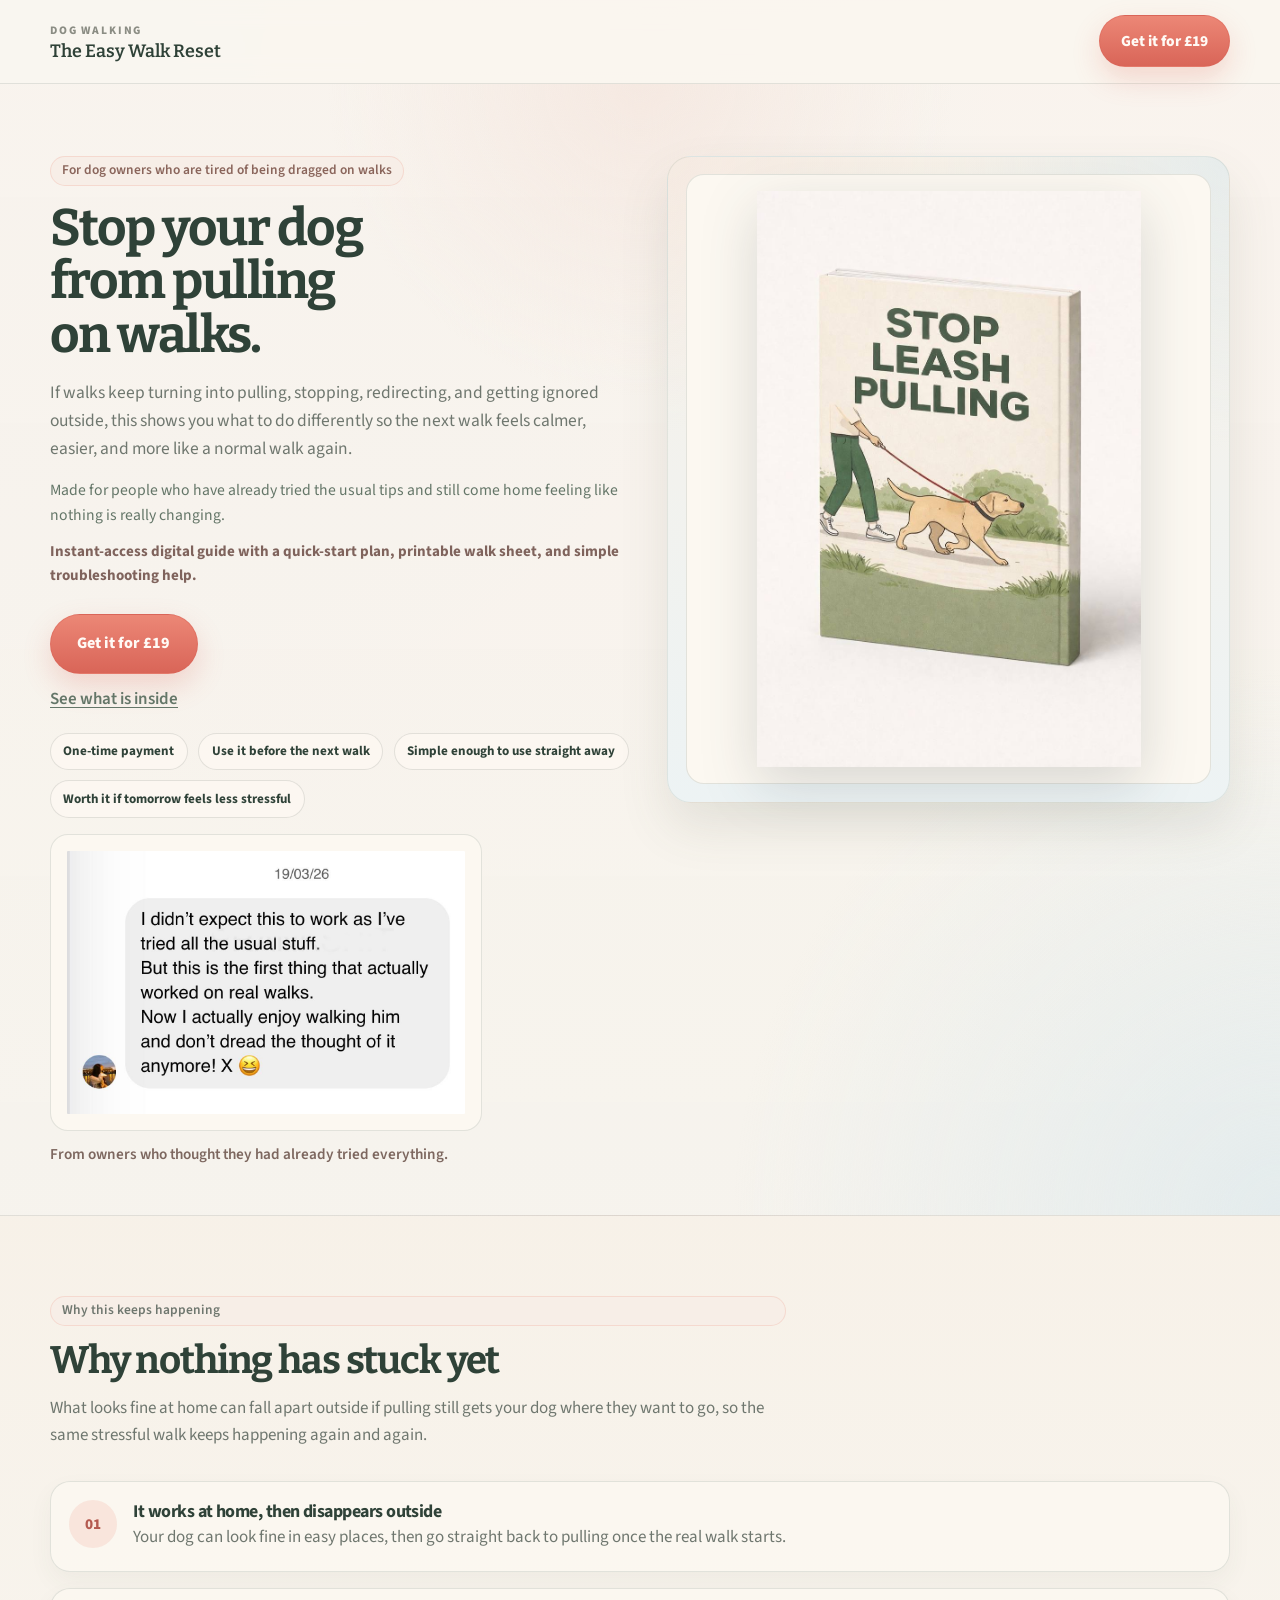
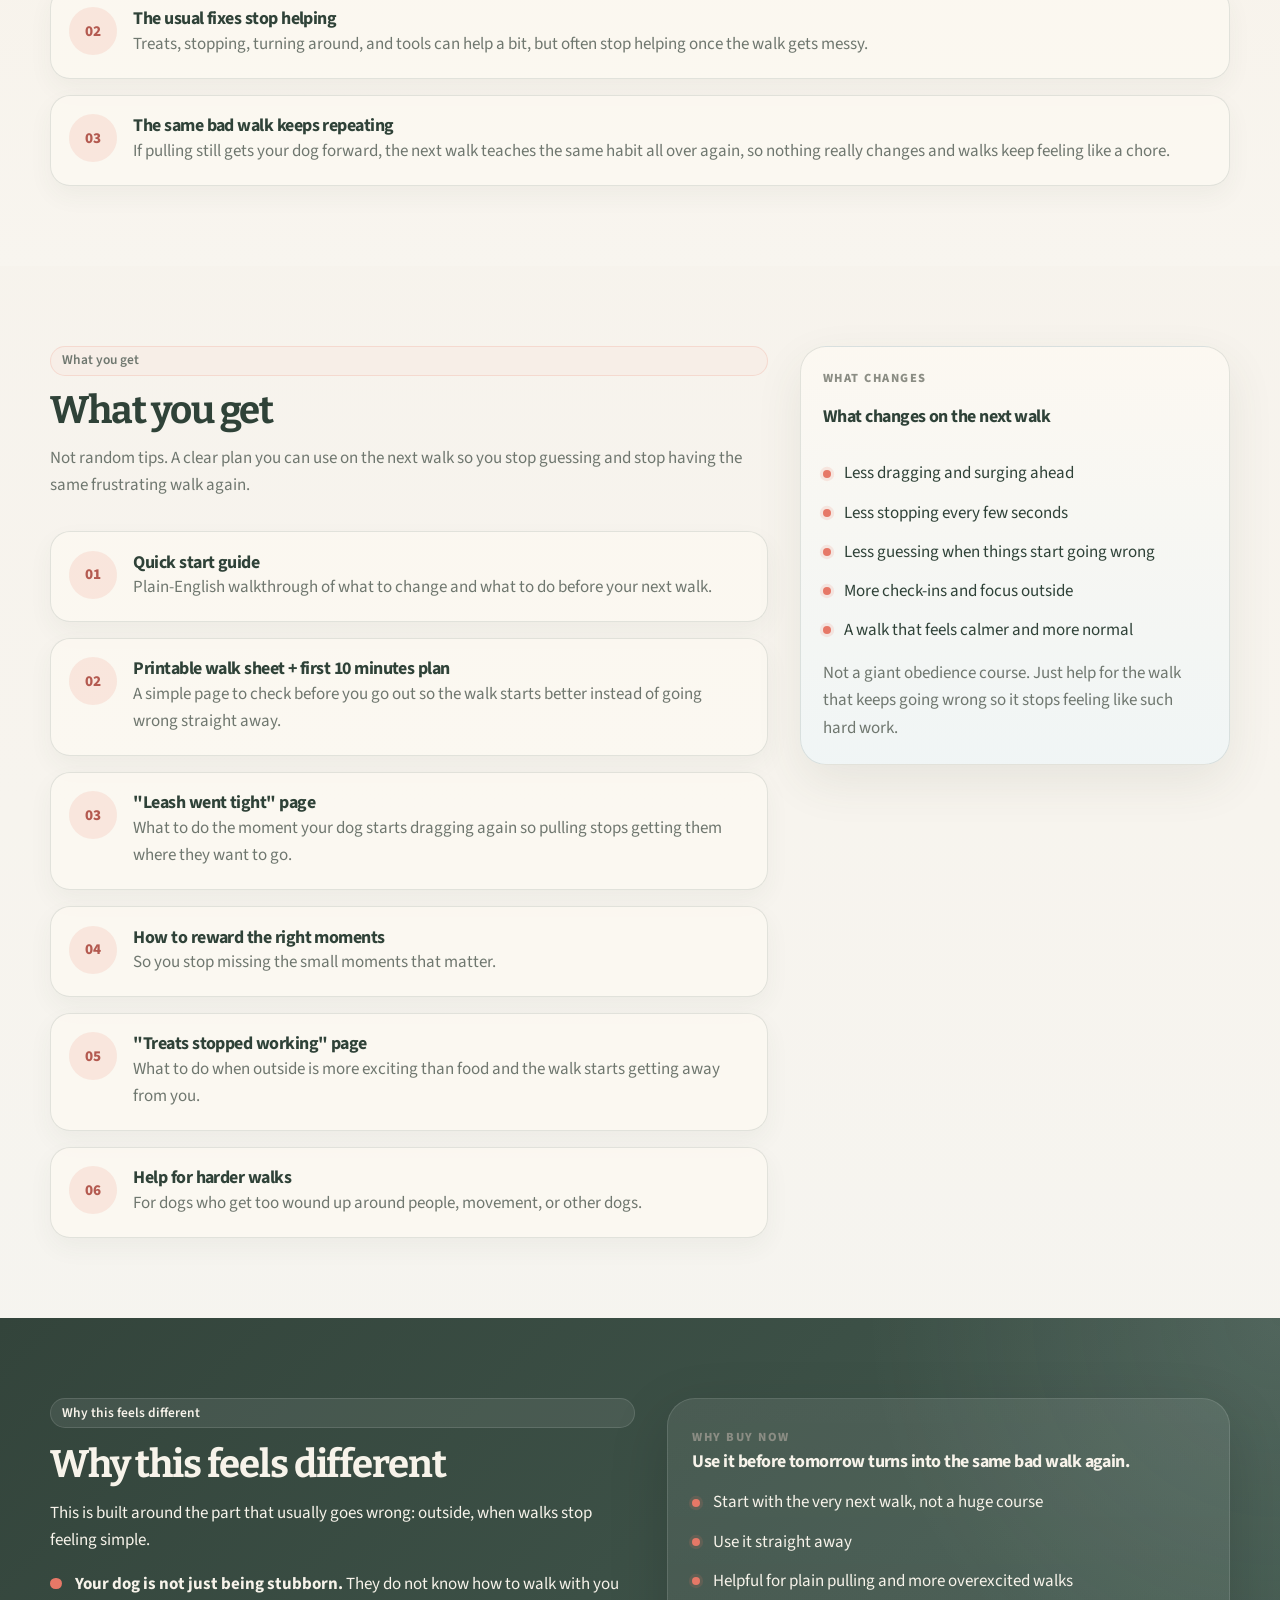
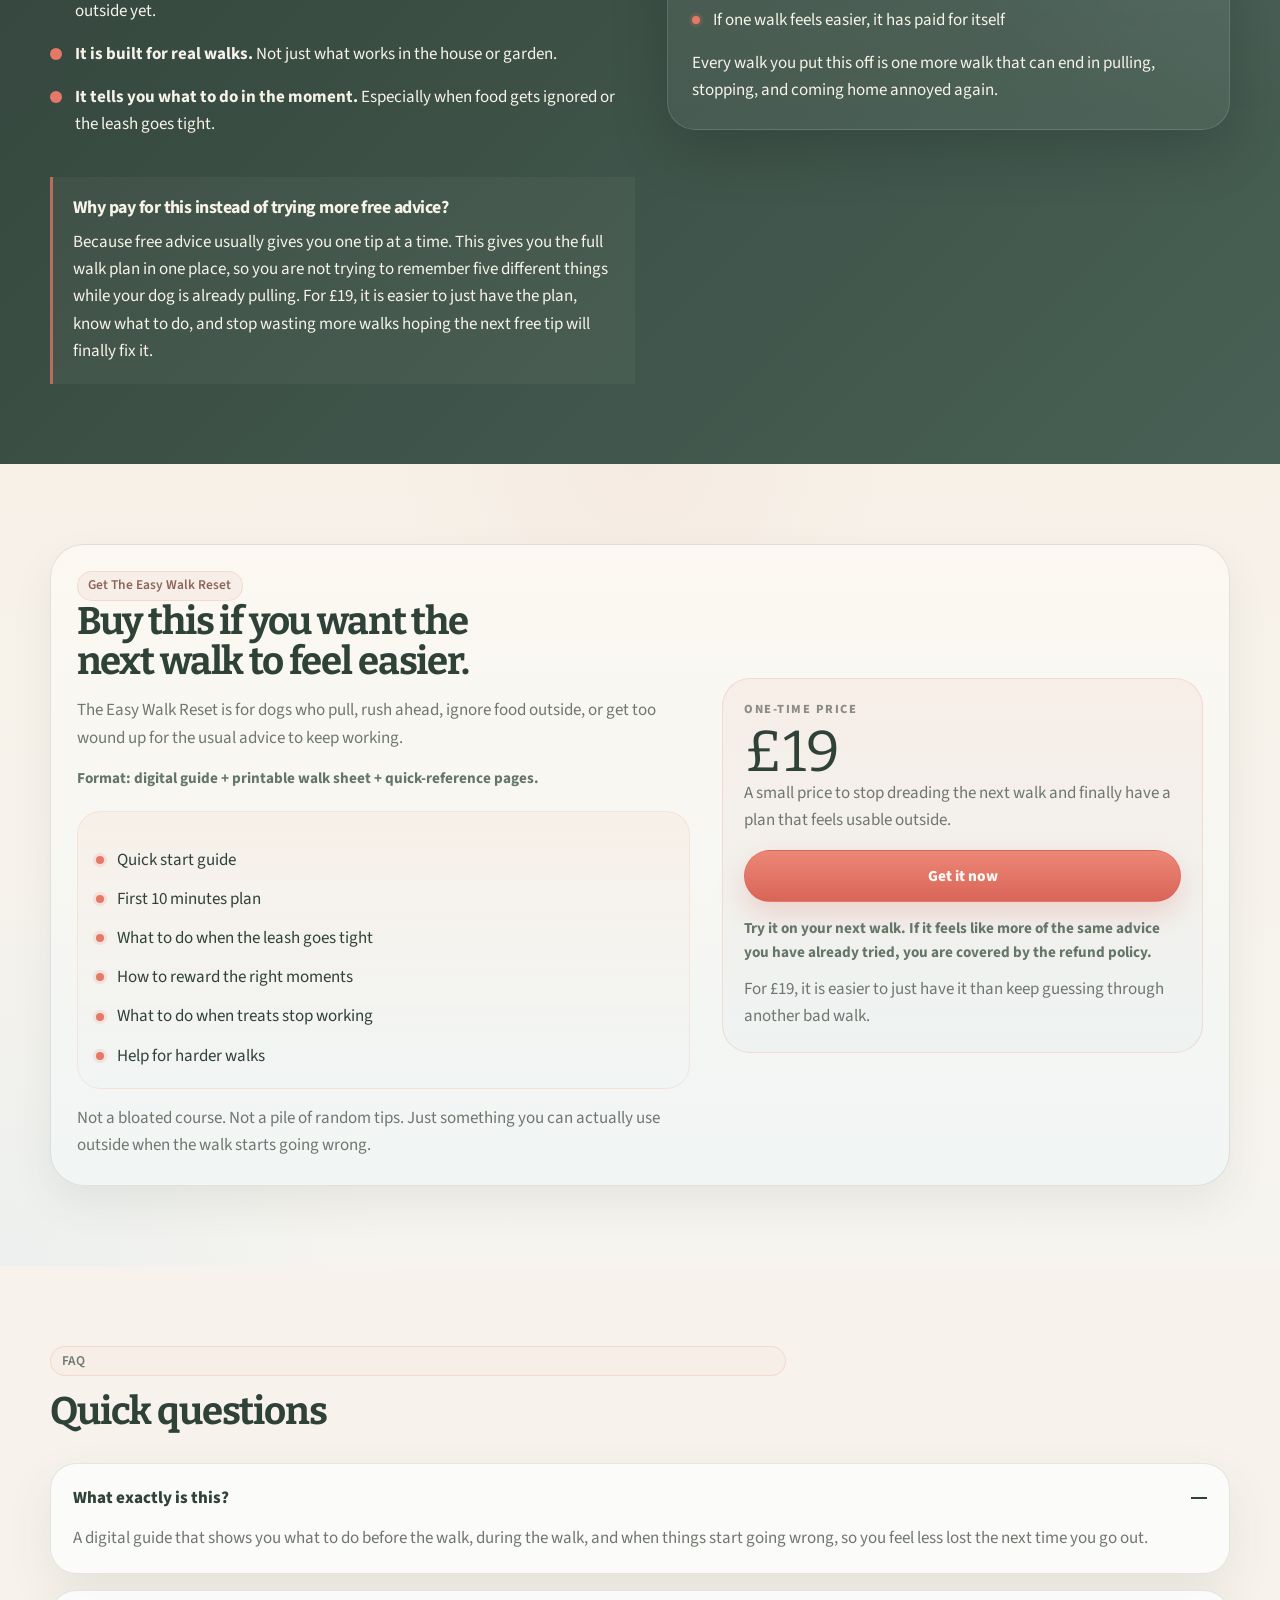
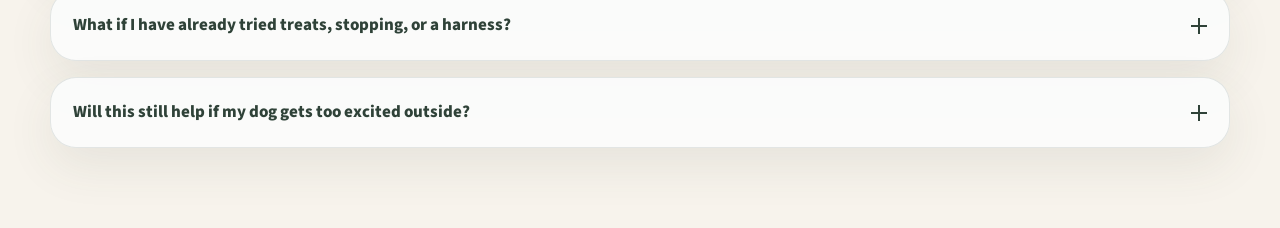
==== commit bb0ed530: "Refine landing page copy and ad-matched palette" ====
--- a/index.html
+++ b/index.html
@@ -38,16 +38,17 @@
               </div>
               <h1>Stop your dog from pulling on walks.</h1>
               <p class="hero__lede">
-                If walks feel like pulling, stopping, redirecting, and getting ignored outside,
-                this shows you what to do differently so the next walk feels calmer, easier, and
-                less like the same frustrating fight again.
+                If walks keep turning into pulling, stopping, redirecting, and getting ignored
+                outside, this shows you what to do differently so the next walk feels calmer,
+                easier, and more like a normal walk again.
               </p>
               <p class="hero__format">
-                Made for people who have already tried the usual tips and still feel like nothing
-                is really fixing it.
+                Made for people who have already tried the usual tips and still come home feeling
+                like nothing is really changing.
               </p>
               <p class="hero__format-note">
-                Instant-access digital guide with a quick-start plan, printable walk sheet, and simple troubleshooting help.
+                Instant-access digital guide with a quick-start plan, printable walk sheet, and
+                simple troubleshooting help.
               </p>
 
               <div class="hero__actions">
@@ -58,8 +59,8 @@
               <div class="trust-strip" aria-label="Quick reassurance points">
                 <span>One-time payment</span>
                 <span>Use it before the next walk</span>
-                <span>Simple steps</span>
-                <span>Worth it if one walk feels easier</span>
+                <span>Simple enough to use straight away</span>
+                <span>Worth it if tomorrow feels less stressful</span>
               </div>
 
               <div class="hero__testimonial">
@@ -93,10 +94,10 @@
             <div class="section-heading section-heading--left">
               <p class="eyebrow">Why this keeps happening</p>
               <h2>Why nothing has stuck yet</h2>
-              <p>
-                What looks fine at home can fall apart outside if pulling still gets your dog where
-                they want to go, so the same stressful walk keeps happening again and again.
-              </p>
+                <p>
+                  What looks fine at home can fall apart outside if pulling still gets your dog where
+                  they want to go, so the same stressful walk keeps happening again and again.
+                </p>
             </div>
 
             <div class="plain-steps">
@@ -126,7 +127,7 @@
                   <h3>The same bad walk keeps repeating</h3>
                   <p>
                     If pulling still gets your dog forward, the next walk teaches the same habit
-                    all over again, so nothing really changes and walks keep feeling like hard work.
+                    all over again, so nothing really changes and walks keep feeling like a chore.
                   </p>
                 </div>
               </article>
@@ -140,7 +141,10 @@
               <div class="section-heading section-heading--left">
                 <p class="eyebrow">What you get</p>
                 <h2>What you get</h2>
-                <p>Not random tips. A clear plan you can use on the next walk so you stop guessing.</p>
+                <p>
+                  Not random tips. A clear plan you can use on the next walk so you stop guessing
+                  and stop having the same frustrating walk again.
+                </p>
               </div>
 
               <div class="includes-list">
@@ -191,17 +195,17 @@
 
             <aside class="snapshot-card">
               <span class="snapshot-card__label">What changes</span>
-              <h3>What changes</h3>
+              <h3>What changes on the next walk</h3>
               <ul class="feature-list">
-                <li>Less pulling</li>
+                <li>Less dragging and surging ahead</li>
                 <li>Less stopping every few seconds</li>
-                <li>Less guessing</li>
-                <li>More focus outside</li>
-                <li>A walk that feels more normal next time</li>
+                <li>Less guessing when things start going wrong</li>
+                <li>More check-ins and focus outside</li>
+                <li>A walk that feels calmer and more normal</li>
               </ul>
               <p class="proof-line">
-                Not a giant obedience course. Just help for the walk that keeps going wrong so you
-                can finally enjoy it more.
+                Not a giant obedience course. Just help for the walk that keeps going wrong so it
+                stops feeling like such hard work.
               </p>
             </aside>
           </div>
@@ -244,22 +248,24 @@
                   Because free advice usually gives you one tip at a time. This gives you the full
                   walk plan in one place, so you are not trying to remember five different things
                   while your dog is already pulling. For &pound;19, it is easier to just have the
-                  plan than keep hoping the next free tip will finally fix it.
+                  plan, know what to do, and stop wasting more walks hoping the next free tip will
+                  finally fix it.
                 </p>
               </div>
             </div>
 
             <div class="trust-panel">
               <span class="snapshot-card__label">Why buy now</span>
-              <h3>Use it before the next walk goes the same way again.</h3>
+              <h3>Use it before tomorrow turns into the same bad walk again.</h3>
               <ul class="mini-list">
-                <li>Start with the next walk, not a huge course</li>
-                <li>Use it right away</li>
+                <li>Start with the very next walk, not a huge course</li>
+                <li>Use it straight away</li>
                 <li>Helpful for plain pulling and more overexcited walks</li>
-                <li>One easier walk makes it worth the &pound;19</li>
+                <li>If one walk feels easier, it has paid for itself</li>
               </ul>
               <p class="trust-panel__close">
-                Every delayed walk is one more walk that feels harder than it should.
+                Every walk you put this off is one more walk that can end in pulling, stopping,
+                and coming home annoyed again.
               </p>
             </div>
           </div>
@@ -270,7 +276,7 @@
             <div class="offer-card">
               <div class="offer-card__content">
                 <p class="eyebrow">Get The Easy Walk Reset</p>
-                <h2>Buy this if you are sick of the same bad walk.</h2>
+                <h2>Buy this if you want the next walk to feel easier.</h2>
                 <p class="offer-card__summary">
                   The Easy Walk Reset is for dogs who pull, rush ahead, ignore food outside, or get
                   too wound up for the usual advice to keep working.
@@ -291,20 +297,27 @@
                 </div>
 
                 <p class="offer-card__summary">
-                  Not a bloated course. Not a pile of random tips. Just something you can actually use outside when the walk starts going wrong.
+                  Not a bloated course. Not a pile of random tips. Just something you can actually
+                  use outside when the walk starts going wrong.
                 </p>
               </div>
 
               <div class="offer-card__checkout">
                 <p class="offer-card__price-label">One-time price</p>
                 <p class="offer-card__price">&pound;19</p>
-                <p class="offer-card__meta">Worth it if it stops even one more awful walk from going the same way again.</p>
+                <p class="offer-card__meta">
+                  A small price to stop dreading the next walk and finally have a plan that feels
+                  usable outside.
+                </p>
                 <a class="btn btn--primary btn--full" href="thank-you.html">Get it now</a>
                 <p class="offer-card__guarantee">
                   Try it on your next walk. If it feels like more of the same advice you have
                   already tried, you are covered by the refund policy.
                 </p>
-                <p class="offer-card__microcopy">Small price. Useful straight away. Use it before the next walk.</p>
+                <p class="offer-card__microcopy">
+                  For &pound;19, it is easier to just have it than keep guessing through another bad
+                  walk.
+                </p>
               </div>
             </div>
           </div>
@@ -326,7 +339,7 @@
                 <div class="faq-item__content">
                   <p>
                     A digital guide that shows you what to do before the walk, during the walk, and
-                    when things start going wrong.
+                    when things start going wrong, so you feel less lost the next time you go out.
                   </p>
                 </div>
               </article>
--- a/styles.css
+++ b/styles.css
@@ -1,22 +1,22 @@
 :root {
-  --color-primary: #9dbfd3;
-  --color-primary-deep: #789fb6;
-  --color-secondary: #22313a;
-  --color-secondary-soft: #596c78;
-  --color-accent: #22313a;
-  --color-muted: #64737d;
-  --color-text-soft: #7c8c96;
-  --color-paper: #fbfcfc;
-  --color-paper-soft: #f3f7f9;
-  --color-sky-wash: #e8f1f6;
-  --color-sky-deep: #dce9f1;
-  --color-line: rgba(117, 140, 150, 0.18);
+  --color-primary: #e67867;
+  --color-primary-deep: #d96558;
+  --color-secondary: #2f4238;
+  --color-secondary-soft: #647668;
+  --color-accent: #2f4238;
+  --color-muted: #6f776f;
+  --color-text-soft: #8b8d84;
+  --color-paper: #fcf8f1;
+  --color-paper-soft: #f7f1e8;
+  --color-sky-wash: #edf3f4;
+  --color-sky-deep: #dfeaed;
+  --color-line: rgba(111, 119, 111, 0.18);
   --color-panel: #ffffff;
-  --color-border: rgba(34, 49, 58, 0.12);
-  --color-border-strong: rgba(34, 49, 58, 0.2);
-  --shadow-soft: 0 18px 48px rgba(31, 44, 52, 0.08);
-  --shadow-deep: 0 18px 40px rgba(31, 44, 52, 0.06);
-  --shadow-glow: 0 8px 20px rgba(157, 191, 211, 0.24);
+  --color-border: rgba(47, 66, 56, 0.12);
+  --color-border-strong: rgba(47, 66, 56, 0.2);
+  --shadow-soft: 0 18px 48px rgba(67, 73, 60, 0.09);
+  --shadow-deep: 0 18px 40px rgba(67, 73, 60, 0.08);
+  --shadow-glow: 0 8px 20px rgba(230, 120, 103, 0.18);
   --radius-panel: 28px;
   --radius-pill: 999px;
   --container-width: 1180px;
@@ -40,8 +40,9 @@
   line-height: 1.6;
   color: var(--color-accent);
   background:
-    radial-gradient(circle at top left, rgba(157, 191, 211, 0.18), transparent 24%),
-    linear-gradient(180deg, #edf4f7 0%, #f5f8fa 100%);
+    radial-gradient(circle at top left, rgba(223, 234, 237, 0.74), transparent 22%),
+    radial-gradient(circle at top center, rgba(244, 227, 220, 0.64), transparent 28%),
+    linear-gradient(180deg, #f6f0e8 0%, #f7f4ee 48%, #f0f5f5 100%);
 }
 
 img {
@@ -72,7 +73,7 @@
   top: 0;
   z-index: 30;
   backdrop-filter: blur(12px);
-  background: rgba(248, 251, 252, 0.96);
+  background: rgba(250, 246, 240, 0.96);
   border-bottom: 1px solid var(--color-border);
 }
 
@@ -120,23 +121,24 @@
 .topbar__cta,
 .btn--primary {
   padding: 0.8rem 1.3rem;
-  color: var(--color-secondary);
-  background: linear-gradient(180deg, #b6d0df 0%, var(--color-primary-deep) 100%);
-  border: 1px solid rgba(120, 159, 182, 0.42);
-  box-shadow: 0 10px 24px rgba(120, 159, 182, 0.2);
+  color: #fffaf5;
+  background: linear-gradient(180deg, #ec8776 0%, var(--color-primary-deep) 100%);
+  border: 1px solid rgba(217, 101, 88, 0.42);
+  box-shadow: 0 12px 28px rgba(217, 101, 88, 0.22);
 }
 
 .topbar__cta:hover,
 .btn--primary:hover {
   transform: translateY(-1px);
-  box-shadow: 0 14px 28px rgba(120, 159, 182, 0.24);
+  box-shadow: 0 16px 30px rgba(217, 101, 88, 0.28);
 }
 
 .hero {
   padding: 4.5rem 0 3rem;
   background:
-    linear-gradient(180deg, rgba(232, 241, 246, 0.84), rgba(247, 250, 251, 0.96)),
-    linear-gradient(180deg, #f7fafb 0%, #f7fafb 100%);
+    radial-gradient(circle at top center, rgba(244, 229, 221, 0.72), transparent 24%),
+    radial-gradient(circle at bottom right, rgba(223, 234, 237, 0.78), transparent 32%),
+    linear-gradient(180deg, rgba(249, 244, 238, 0.96), rgba(246, 243, 237, 0.98));
   border-bottom: 1px solid var(--color-border);
 }
 
@@ -175,12 +177,12 @@
   margin: 0;
   padding: 0.35rem 0.68rem;
   border-radius: var(--radius-pill);
-  border: 1px solid rgba(157, 191, 211, 0.28);
-  background: #eaf3f8;
+  border: 1px solid rgba(230, 120, 103, 0.18);
+  background: #f7eee7;
   font-size: 0.84rem;
   font-weight: 600;
   line-height: 1.25;
-  color: #557489;
+  color: #8a655b;
 }
 
 .eyebrow--dark {
@@ -256,7 +258,7 @@
   margin-top: 0.75rem;
   font-size: 0.94rem;
   font-weight: 700;
-  color: #547186;
+  color: #7f635c;
 }
 
 .hero__actions {
@@ -294,7 +296,7 @@
   padding: 0.45rem 0.78rem;
   border: 1px solid var(--color-line);
   border-radius: var(--radius-pill);
-  background: rgba(251, 252, 252, 0.82);
+  background: rgba(252, 248, 241, 0.9);
   font-size: 0.82rem;
   font-weight: 700;
   color: var(--color-accent);
@@ -330,18 +332,19 @@
   margin-top: 0.7rem;
   font-size: 0.95rem;
   font-weight: 600;
-  color: #5d7c90;
+  color: #7d675f;
 }
 
 .hero-panel {
   position: relative;
   padding: 1.1rem;
-  border: 1px solid rgba(120, 159, 182, 0.18);
+  border: 1px solid rgba(143, 159, 142, 0.18);
   border-radius: 24px;
   background:
-    radial-gradient(circle at top right, rgba(157, 191, 211, 0.18), transparent 30%),
-    linear-gradient(180deg, #eef5f8 0%, #e6eff4 100%);
-  box-shadow: 0 24px 50px rgba(52, 75, 89, 0.1);
+    radial-gradient(circle at top right, rgba(223, 234, 237, 0.68), transparent 34%),
+    radial-gradient(circle at top left, rgba(244, 229, 221, 0.58), transparent 32%),
+    linear-gradient(180deg, #f7f1e8 0%, #edf3f4 100%);
+  box-shadow: 0 24px 50px rgba(86, 88, 75, 0.12);
 }
 
 .hero__visual {
@@ -376,7 +379,7 @@
   height: 0.5rem;
   border-radius: 999px;
   background: var(--color-primary);
-  box-shadow: 0 0 0 0.2rem rgba(157, 191, 211, 0.16);
+  box-shadow: 0 0 0 0.2rem rgba(230, 120, 103, 0.14);
 }
 
 .section {
@@ -386,14 +389,14 @@
 
 .section--warm {
   background:
-    linear-gradient(180deg, rgba(234, 243, 247, 0.9), rgba(246, 249, 251, 0.98));
+    linear-gradient(180deg, rgba(247, 241, 232, 0.94), rgba(248, 245, 239, 0.98));
 }
 
 .section--dark {
   color: #f7f3ea;
   background:
-    radial-gradient(circle at top right, rgba(157, 191, 211, 0.18), transparent 28%),
-    linear-gradient(135deg, #263944 0%, #344b59 100%);
+    radial-gradient(circle at top right, rgba(223, 234, 237, 0.1), transparent 28%),
+    linear-gradient(135deg, #33443b 0%, #486055 100%);
 }
 
 .section-heading {
@@ -426,8 +429,8 @@
   padding: 1.15rem 1.15rem 1.25rem;
   border: 1px solid var(--color-border);
   border-radius: 20px;
-  background: rgba(251, 252, 252, 0.78);
-  box-shadow: 0 10px 24px rgba(34, 49, 58, 0.04);
+  background: rgba(252, 248, 241, 0.84);
+  box-shadow: 0 10px 24px rgba(67, 73, 60, 0.05);
 }
 
 .number-marker,
@@ -439,8 +442,8 @@
   height: 3rem;
   flex: 0 0 auto;
   border-radius: 999px;
-  background: rgba(157, 191, 211, 0.22);
-  color: var(--color-primary-deep);
+  background: rgba(230, 120, 103, 0.14);
+  color: #b45a50;
   font-size: 0.95rem;
   font-weight: 800;
 }
@@ -460,7 +463,7 @@
   gap: 1rem;
   padding: 1.4rem;
   background:
-    linear-gradient(180deg, rgba(251, 252, 252, 0.98), rgba(241, 246, 248, 0.98));
+    linear-gradient(180deg, rgba(252, 248, 241, 0.98), rgba(240, 245, 245, 0.98));
 }
 
 .snapshot-card__label,
@@ -490,7 +493,7 @@
 .difference-callout {
   margin-top: 1.4rem;
   padding: 1.2rem 1.25rem;
-  border-left: 3px solid rgba(157, 191, 211, 0.7);
+  border-left: 3px solid rgba(230, 120, 103, 0.72);
   background: rgba(255, 255, 255, 0.04);
 }
 
@@ -535,15 +538,16 @@
 
 .offer {
   background:
-    radial-gradient(circle at bottom left, rgba(157, 191, 211, 0.22), transparent 26%),
-    linear-gradient(180deg, #edf4f7 0%, #f7fafb 100%);
+    radial-gradient(circle at bottom left, rgba(223, 234, 237, 0.42), transparent 26%),
+    radial-gradient(circle at top center, rgba(244, 229, 221, 0.52), transparent 24%),
+    linear-gradient(180deg, #f7f1e8 0%, #f6f4ef 100%);
 }
 
 .offer-card {
   padding: 1.6rem;
   border-radius: 34px;
   background:
-    linear-gradient(180deg, rgba(251, 252, 252, 0.98), rgba(242, 247, 249, 0.98));
+    linear-gradient(180deg, rgba(252, 248, 241, 0.98), rgba(241, 245, 244, 0.98));
   box-shadow: var(--shadow-deep);
   border: 1px solid var(--color-border);
 }
@@ -564,15 +568,15 @@
   margin-top: 1.3rem;
   padding: 1.15rem;
   border-radius: 24px;
-  background: linear-gradient(180deg, rgba(234, 243, 247, 0.9), rgba(243, 247, 249, 0.98));
-  border: 1px solid rgba(157, 191, 211, 0.18);
+  background: linear-gradient(180deg, rgba(247, 239, 231, 0.92), rgba(241, 245, 244, 0.98));
+  border: 1px solid rgba(230, 120, 103, 0.12);
 }
 
 .offer-card__checkout {
   padding: 1.35rem;
   border-radius: 28px;
-  background: linear-gradient(180deg, #f0f6f9 0%, #e4eef4 100%);
-  border: 1px solid rgba(157, 191, 211, 0.26);
+  background: linear-gradient(180deg, #f7eee7 0%, #eef3f2 100%);
+  border: 1px solid rgba(230, 120, 103, 0.18);
 }
 
 .offer-card__price {
@@ -599,7 +603,7 @@
 }
 
 .faq-section {
-  background: #f7fafb;
+  background: #f7f3ec;
 }
 
 .faq-item {
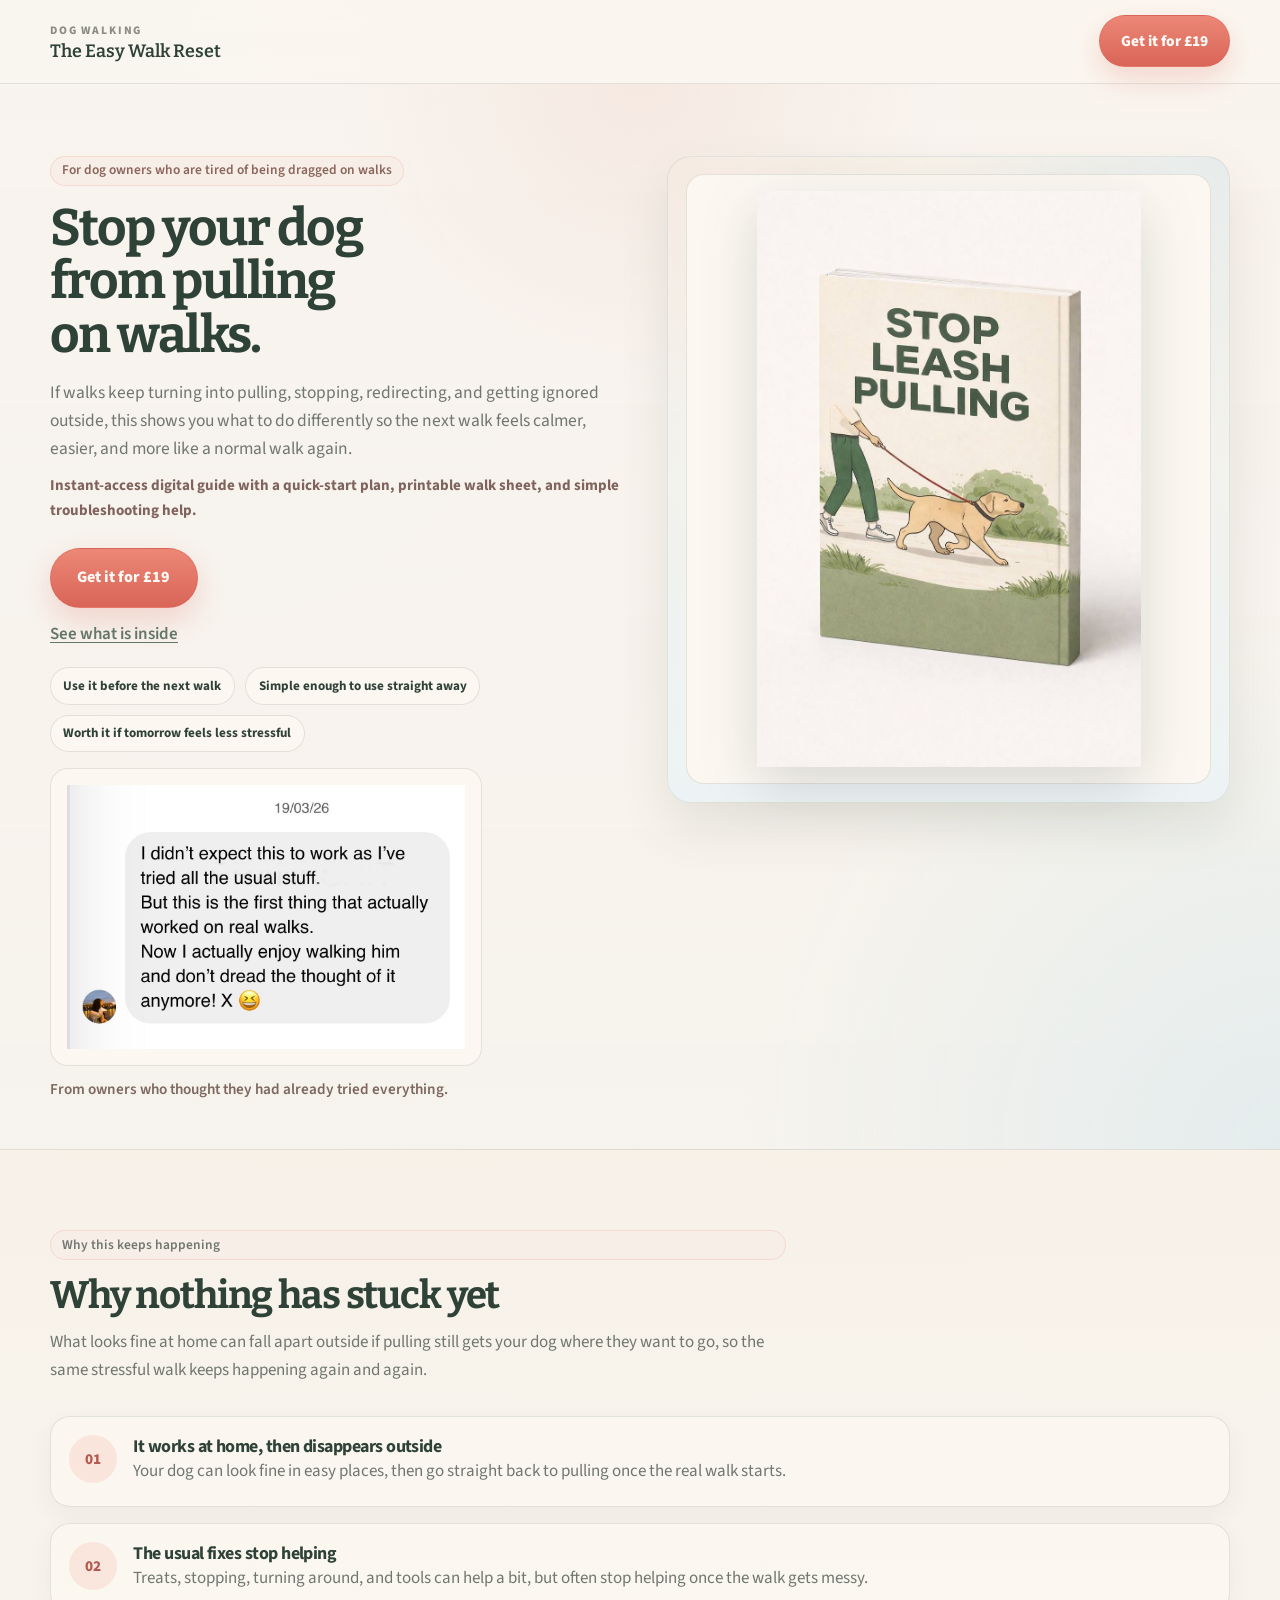
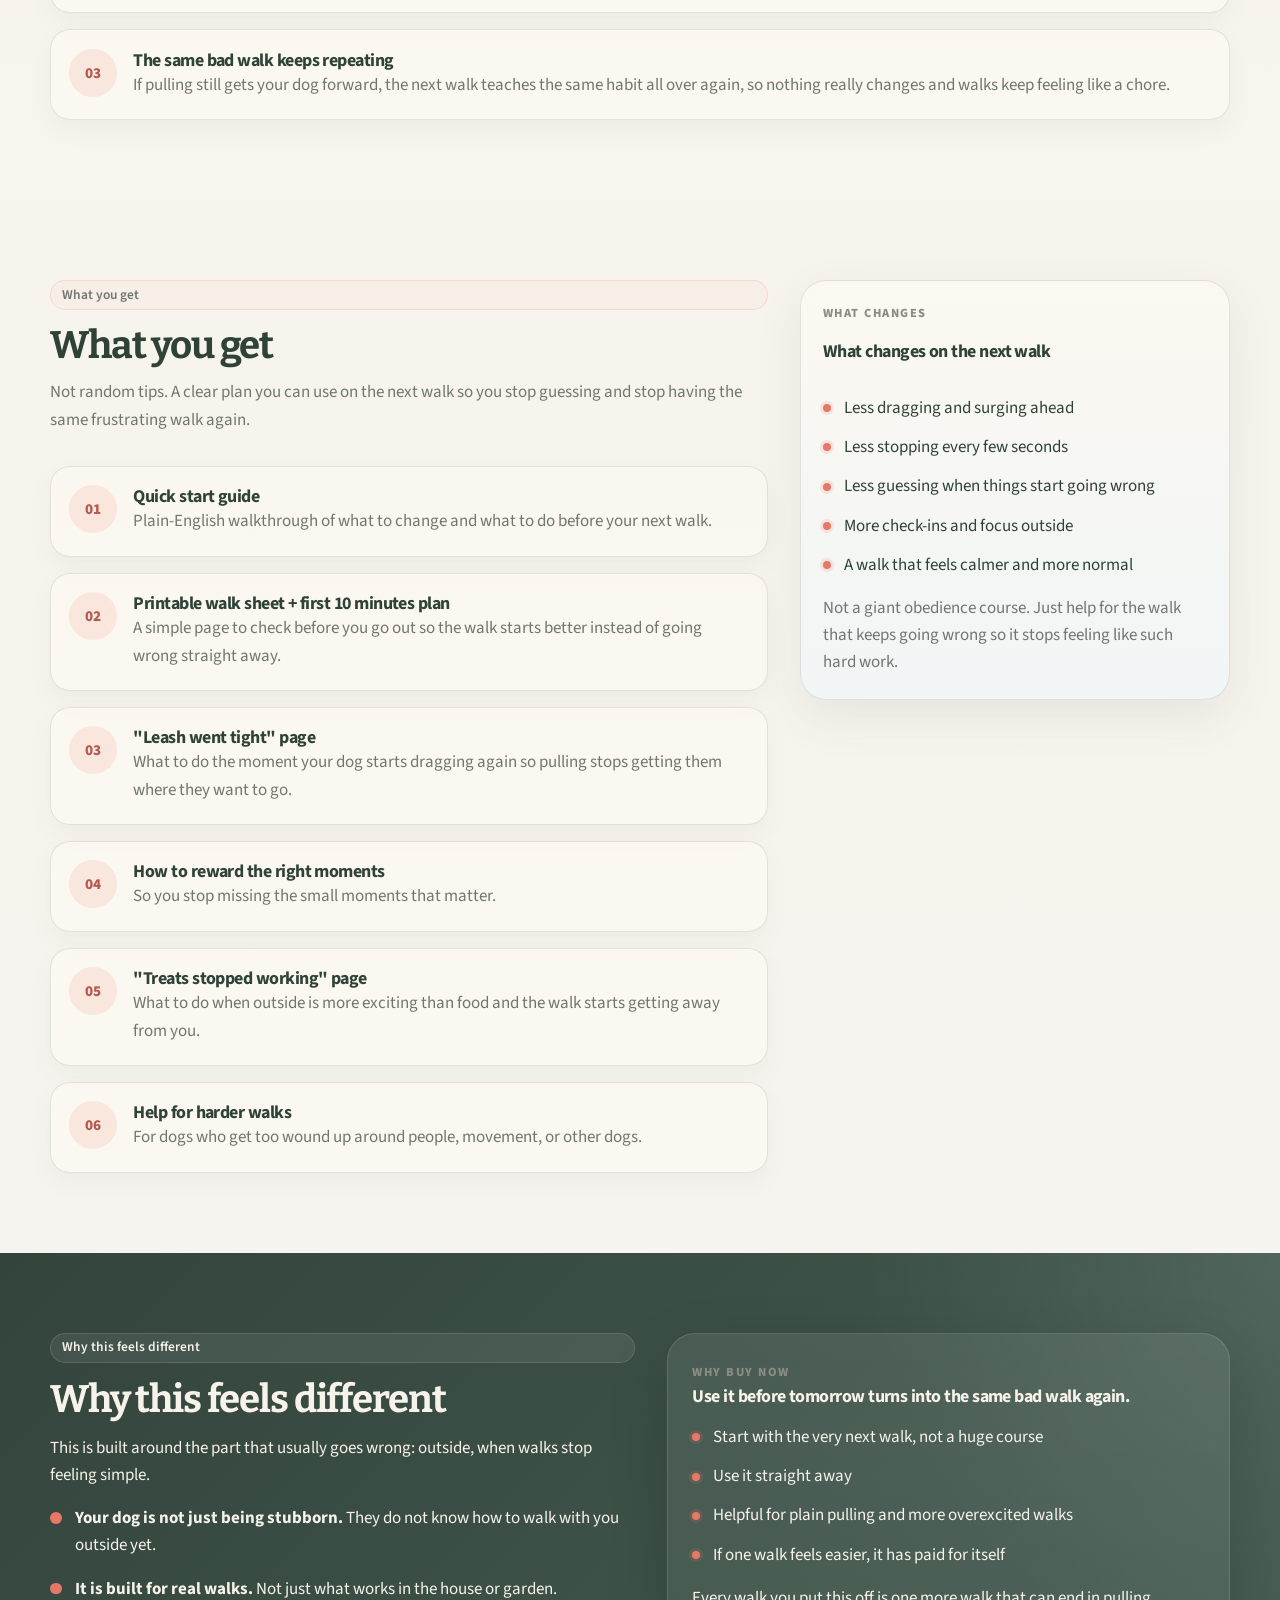
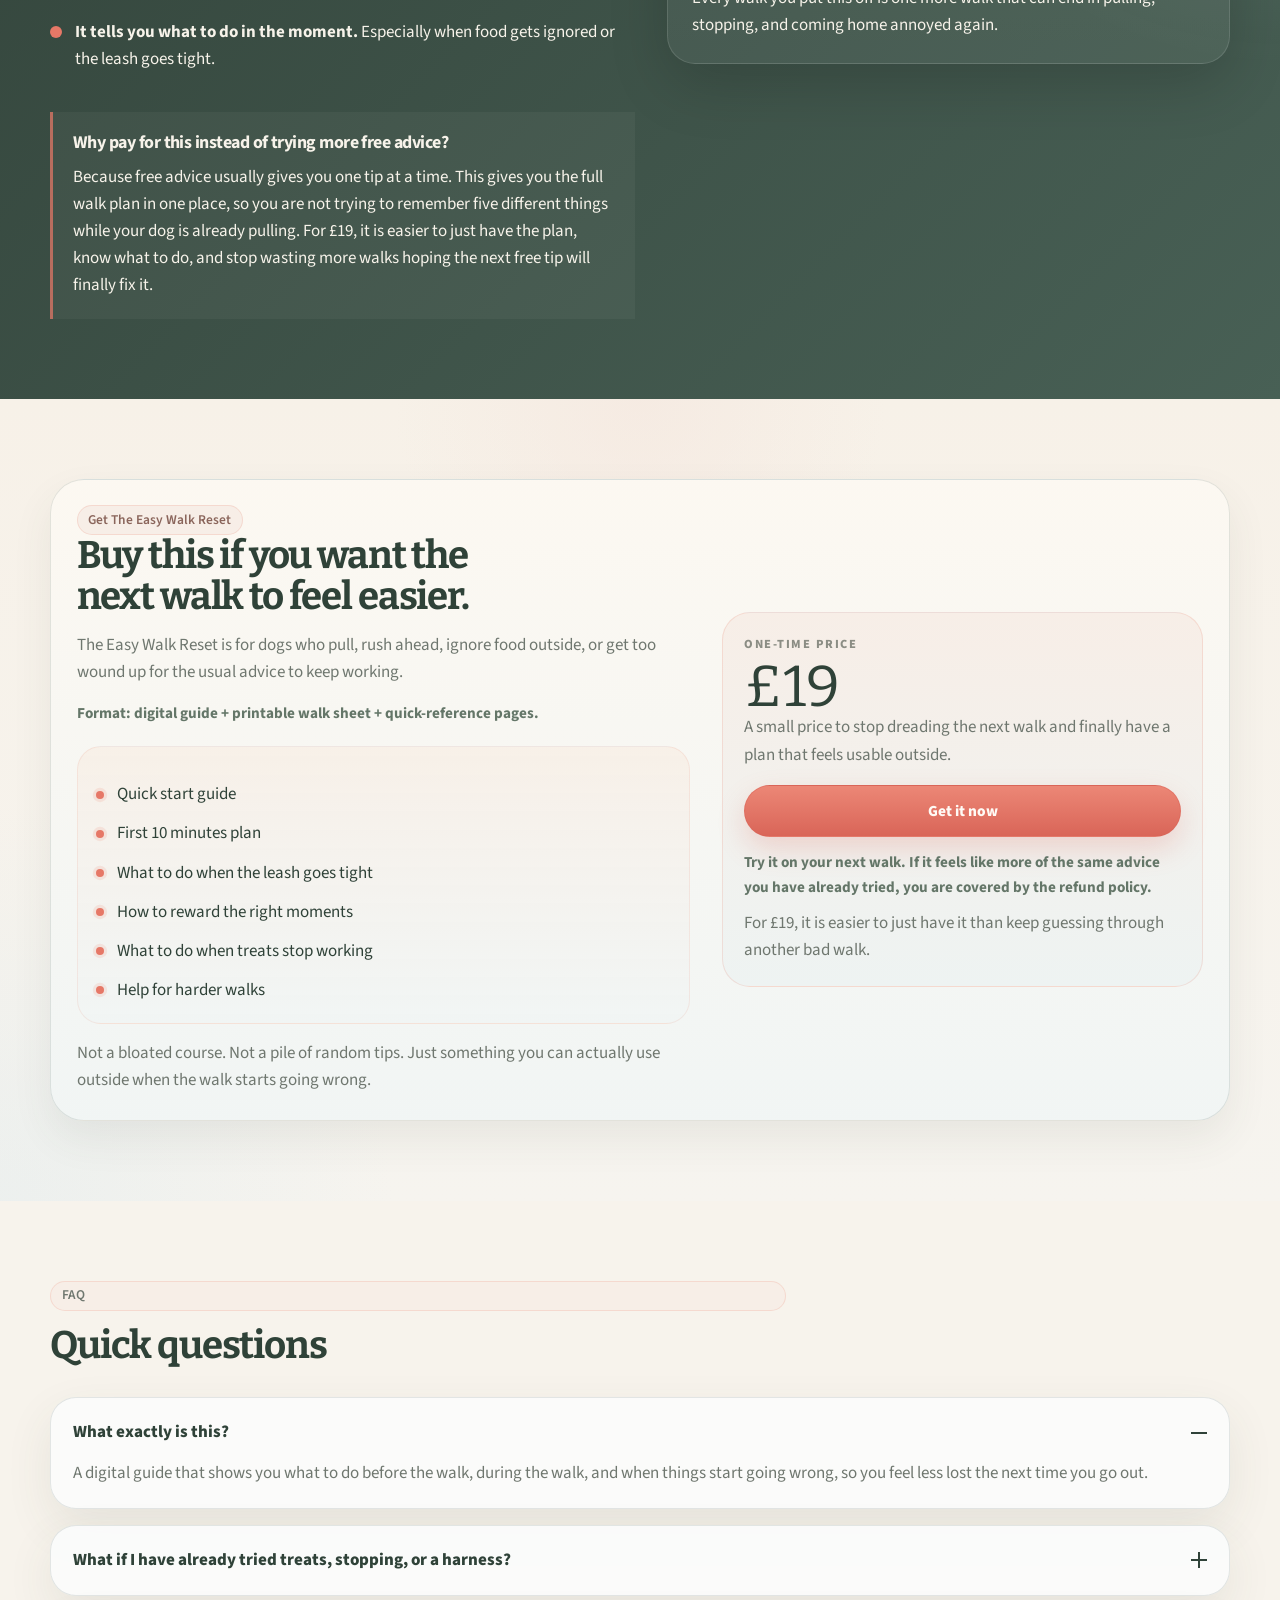
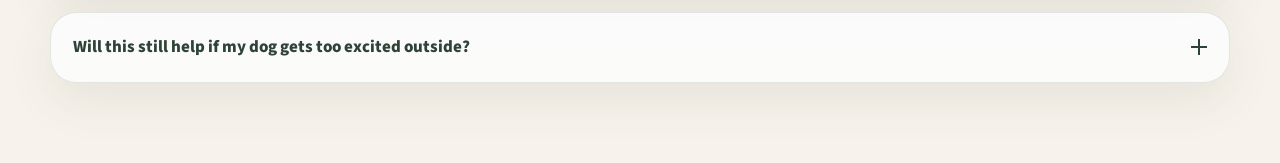
==== commit c34a75cd: "Tighten hero copy and reassurance bullets" ====
--- a/index.html
+++ b/index.html
@@ -42,10 +42,6 @@
                 outside, this shows you what to do differently so the next walk feels calmer,
                 easier, and more like a normal walk again.
               </p>
-              <p class="hero__format">
-                Made for people who have already tried the usual tips and still come home feeling
-                like nothing is really changing.
-              </p>
               <p class="hero__format-note">
                 Instant-access digital guide with a quick-start plan, printable walk sheet, and
                 simple troubleshooting help.
@@ -57,7 +53,6 @@
               </div>
 
               <div class="trust-strip" aria-label="Quick reassurance points">
-                <span>One-time payment</span>
                 <span>Use it before the next walk</span>
                 <span>Simple enough to use straight away</span>
                 <span>Worth it if tomorrow feels less stressful</span>
--- a/styles.css
+++ b/styles.css
@@ -678,8 +678,12 @@
 }
 
 @media (max-width: 759px) {
+  .hero {
+    padding: 2.1rem 0 2.4rem;
+  }
+
   h1 {
-    max-width: 9ch;
+    max-width: none;
     font-size: clamp(2.1rem, 9vw, 3rem);
   }
 
@@ -692,6 +696,10 @@
 @media (max-width: 479px) {
   body {
     font-size: 16px;
+  }
+
+  .hero {
+    padding: 1.55rem 0 2rem;
   }
 
   .container {
